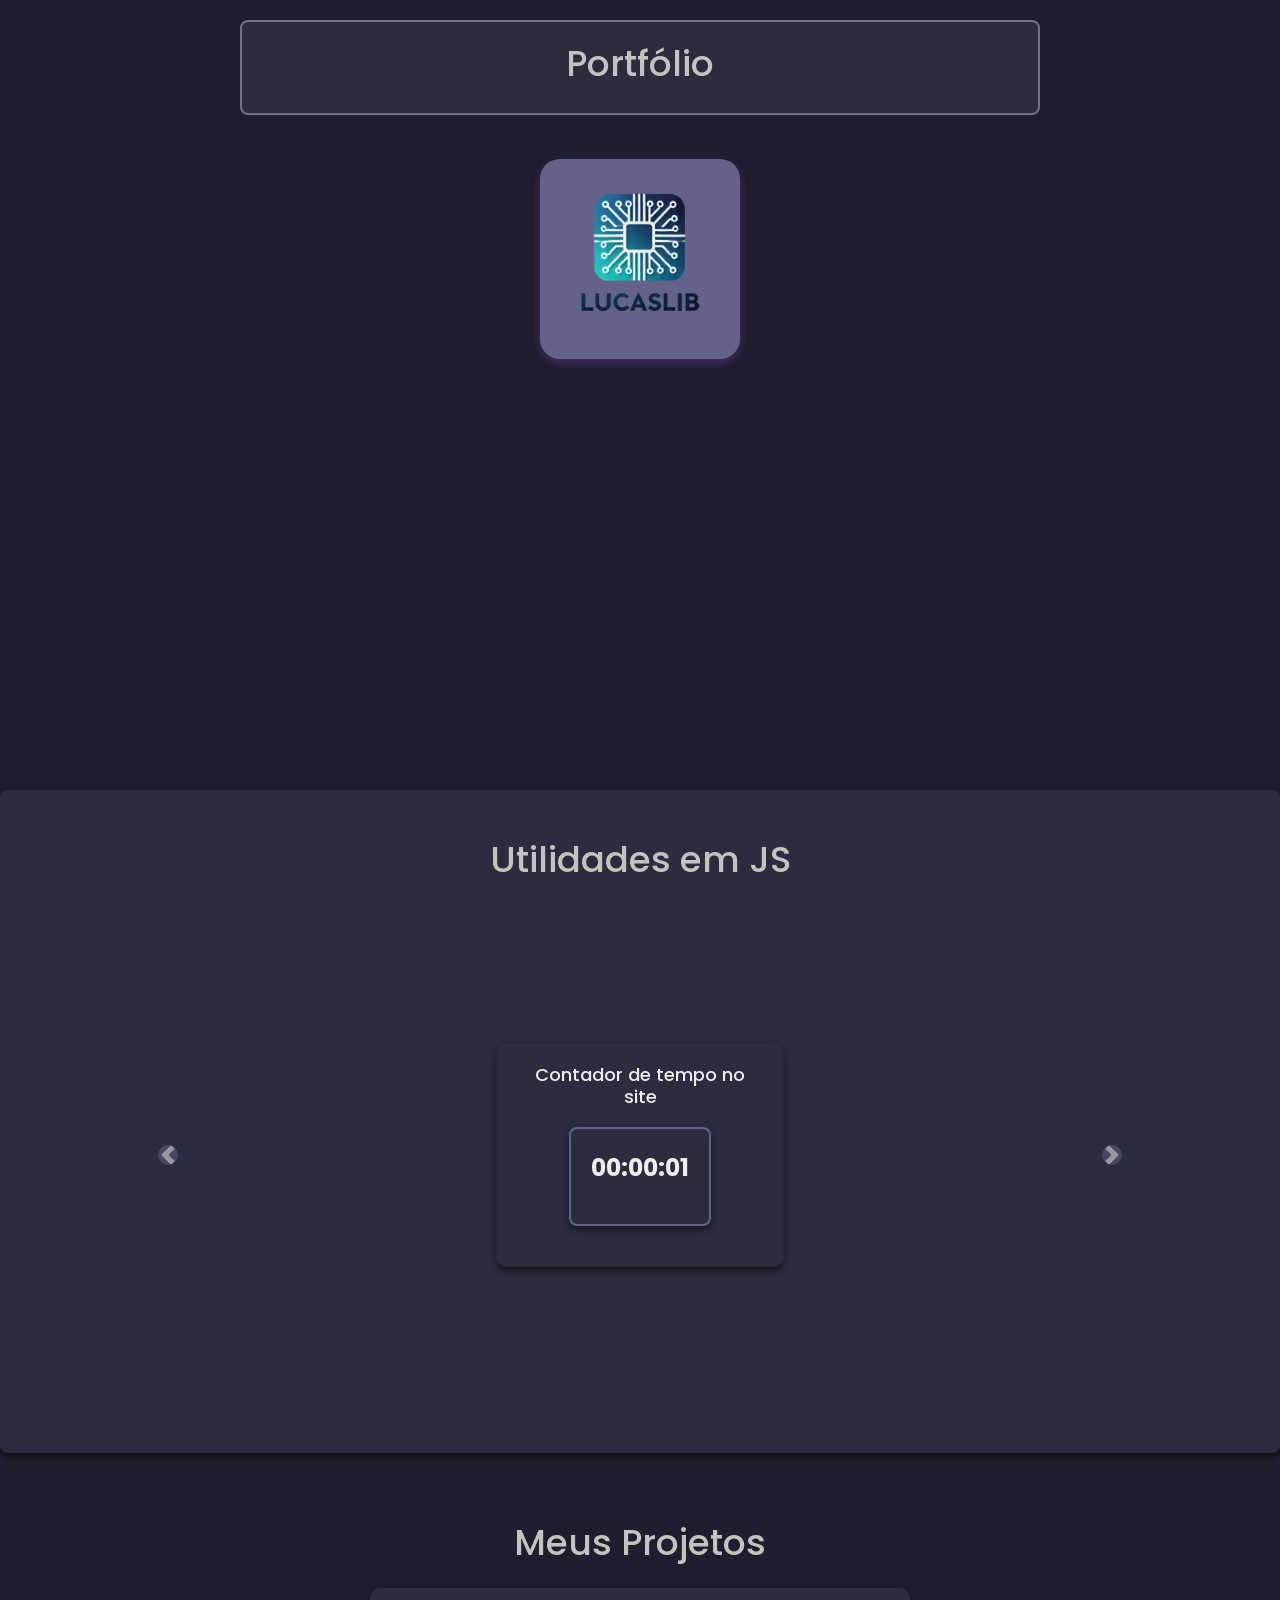
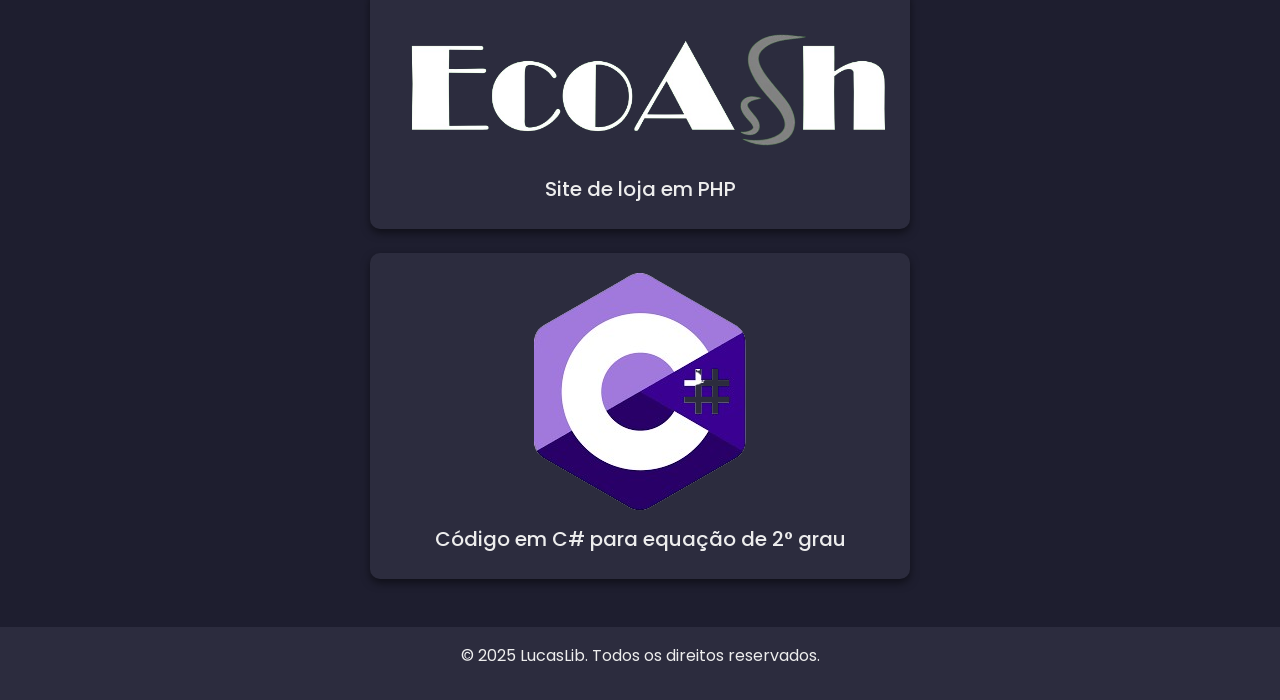
==== index.html @ 1295a806 "Add files via upload" ====
<!DOCTYPE html>
<html lang="pt-br">
  <head>
    <meta charset="utf-8">
    <meta name="viewport" content="width=device-width, initial-scale=1, shrink-to-fit=no">
    <link rel="stylesheet" href="https://stackpath.bootstrapcdn.com/bootstrap/4.1.3/css/bootstrap.min.css" integrity="sha384-MCw98/SFnGE8fJT3GXwEOngsV7Zt27NXFoaoApmYm81iuXoPkFOJwJ8ERdknLPMO" crossorigin="anonymous">
    <link rel="stylesheet" href="assets/css/style.css">
    <link href="https://fonts.googleapis.com/css2?family=Poppins:wght@400;600&display=swap" rel="stylesheet">
    <title>LucasLib Portfólio</title>
  </head>
  <body>
    <header>
      <div class="container" id="head">
        <h2>Portfólio</h2>
      </div>
      
      
      <div class="container text-center py-4" id="head2">
        <img src="assets/img/logo.png" alt="LucasLib Logo" id="fteu">
      </div>
    </header>
 &nbsp;
 &nbsp;
 

    <main>

      
  

      <section class="hbb animate">
        <div class="container">
          <div class="row align-items-center">
            <div class="col-md-6">
              <h2 class="text-center text-md-start">Minha Experiência</h2>
              <p>
                Oi, sou Lucas! 
                Sou formado como Técnico em Informática e tenho 3 anos de experiência na área de programação. 
                Tenho conhecimentos sólidos em PHP, HTML5, CSS, JavaScript e C#, 
                além de experiência com frameworks modernos. Gosto de desenvolver soluções web e aplicações, 
                sempre buscando unir eficiência, inovação e qualidade no meu trabalho.
              </p>
            </div>
            <div class="col-md-6 text-center">
              <img src="assets/img/conhece.png" alt="Imagem representativa" class="img-fluid rounded">
            </div>
          </div>
        </div>
      </section>
        <section class="utilidades py-5">
          <h2 class="text-center mb-4">Utilidades em JS</h2>
          <div class="container">
           
            <div id="utilidadesCarousel" class="carousel slide" data-ride="carousel">
              <div class="carousel-inner">
                <div class="carousel-item active">
                  <div class="card mx-auto" style="width: 18rem;">
                    <div class="card-body text-center">
                      <h5 class="card-title">Contador de tempo no site</h5>
                      <p class="card-text"><div class="tempo-site text-center">
                   
                        <p id="tempoSite">00:00:00</p>
                      </div>
                      </p>

                    </div>
                  </div>
                </div>
                <div class="carousel-item">
                  <div class="card mx-auto" style="width: 18rem;">
                    <div class="card-body text-center">
                      <h5 class="card-title">Jogo da Velha</h5>
                      <div class="container">
                        <div class="board">
                            <button class="cell" id="cell-0"></button>
                            <button class="cell" id="cell-1"></button>
                            <button class="cell" id="cell-2"></button>
                            <button class="cell" id="cell-3"></button>
                            <button class="cell" id="cell-4"></button>
                            <button class="cell" id="cell-5"></button>
                            <button class="cell" id="cell-6"></button>
                            <button class="cell" id="cell-7"></button>
                            <button class="cell" id="cell-8"></button>
                        </div>
                        <p id="status">Vez do Jogador X</p>
                        <button id="reset" onclick="resetGame()">Reiniciar</button>
                    </div>
                    </div>
                  </div>
                </div>
              </div>
        
              <!-- Controles do carrossel -->
              <a class="carousel-control-prev" href="#utilidadesCarousel" role="button" data-slide="prev">
                <span class="carousel-control-prev-icon" aria-hidden="true"></span>
                <span class="sr-only">Anterior</span>
              </a>
              <a class="carousel-control-next" href="#utilidadesCarousel" role="button" data-slide="next">
                <span class="carousel-control-next-icon" aria-hidden="true"></span>
                <span class="sr-only">Próximo</span>
              </a>
            </div>
          </div>
        </section>
        




<!-- Pop-ups -->
<!-- Seção de Projetos -->
<!-- Seção de Projetos -->
<section class="projetos py-5">
  <h2 class="text-center mb-4">Meus Projetos</h2>
  <div class="container">
    <div class="row g-4">
      <div class="col-md-6 d-flex">
        <div class="projeto-card text-center flex-grow-1" onclick="abrirPopup('projeto1')">
          <img src="assets/img/logo2.png" alt="Projeto 1" class="img-fluid rounded">
          <h5 class="mt-3">Site de loja em PHP</h5>
        </div>
      </div>
      <div class="col-md-6 d-flex">
        <div class="projeto-card text-center flex-grow-1" onclick="abrirPopup('projeto2')">
          <img src="assets/img/clogo.png" alt="Projeto 2" class="img-fluid rounded">
          <h5 class="mt-3">Código em C# para equação de 2° grau</h5>
        </div>
      </div>
    </div>
  </div>
</section>


</section>

<!-- Pop-ups -->
<div id="popup-projeto1" class="popup">
  <div class="popup-content">
    <button class="close-btn" onclick="fecharPopup('projeto1')">&times;</button>
    <h3>Projeto 1</h3>
    <img src="assets/img/tcc2.JPG" alt="Projeto 1" class="img-fluid">
    <p>Projeto em PHP,CSS,HTML e um pouco de JS.Utilizado em base Bootstrap.O projeto tem base como um site
que tem um inicio para um resgate de codigo que é efetuado pelo um totem que quando colocado o codigo do totem, é adicionado para sua conta
   tem login e registro, com os finais dos pontos você pode trocar por itens da loja.</p>
   <p2>Link do projeto GITHUB: <a href="https://github.com/LibrasLuc/TCC">https://github.com/LibrasLuc/TCC</a> </p2> 
  </div>
</div>

<div id="popup-projeto2" class="popup">
  <div class="popup-content">
    <button class="close-btn" onclick="fecharPopup('projeto2')">&times;</button>
    <h3>Código em C# para equação de 2° grau</h3>
    <img src="assets/img/2grau.JPG" alt="Projeto 2" class="img-fluid">
    <p>Projeto em total c# com calcúlo de equação de segundo grau de forma automatizada
      Link do projeto GITHUB: <a href="https://github.com/LibrasLuc/TCC">https://github.com/LibrasLuc/Equacao_Segundo_grau</a>
    </p>
  </div>
</div>




        
    </main>

    <footer class="text-center py-3">
      <p>&copy; 2025 LucasLib. Todos os direitos reservados.</p>
    </footer>

    <!-- JavaScript -->
    <script src="https://code.jquery.com/jquery-3.3.1.slim.min.js" integrity="sha384-q8i/X+965DzO0rT7abK41JStQIAqVgRVzpbzo5smXKp4YfRvH+8abtTE1Pi6jizo" crossorigin="anonymous"></script>
    <script src="https://cdnjs.cloudflare.com/ajax/libs/popper.js/1.14.3/umd/popper.min.js" integrity="sha384-ZMP7rVo3mIykV+2+9JUJ46jBk0WLaUAdn689aCwoqbBJiSnjAK/l8WvCWPIPm49" crossorigin="anonymous"></script>
   <script src="assets/js/javas.js"></script>
    <script src="https://stackpath.bootstrapcdn.com/bootstrap/4.1.3/js/bootstrap.min.js" integrity="sha384-ChfqqxuZUCnJSK3+MXmPNIyE6ZbWh2IMqE241rYiqJxyMiZ6OW/JmZQ5stwEULTy" crossorigin="anonymous"></script>
  </body>
</html>
---- assets/css/style.css ----
/* Estilo Global */
body {
  background-color: #1E1E2F;
  color: #EDEDED;
  font-family: 'Poppins', sans-serif;
  margin: 0;
  padding: 0;
}

/* Cabeçalho */
#head {
  border: 2px solid #6C757D;
  border-radius: 8px;
  background-color: #2C2C3E;
  padding: 20px;
  margin: 20px auto;
  max-width: 800px;
  text-align: center;
}

h2 {
  color: #c4c3c0;
  font-size: 36px;
}

#fteu {
  max-width: 200px;
  display: block;
  margin: 0 auto;
  border-radius: 20px;
  background-color: #63638a;
  box-shadow: 0px 4px 8px rgba(117, 59, 165, 0.432);
}

/* Footer */
footer {
  background-color: #2C2C3E;
  color: #c4c3c0;
  font-size: 14px;
  text-align: center;
  padding: 10px 0;
}

/* Parágrafos e Elementos Gerais */
p {
  color: #EDEDED;
  line-height: 1.6;
  font-size: 16px;
}

p2 {
  font-size: 15px;
}

/* Animações */
.animate {
  opacity: 0;
  transform: translateX(-100px);
  transition: all 0.8s ease-out;
}

.animate.show {
  opacity: 1;
  transform: translateX(0);
}

/* Seções Gerais */
.hbb,
.tempo-site,
.utilidades {
  margin: 20px auto;
  padding: 20px;
  background-color: #2C2C3E;
  border-radius: 8px;
  box-shadow: 0px 4px 8px rgba(0, 0, 0, 0.5);
  text-align: center;
}

.hbb {
  border: 2px solid #a7a2a2;
  max-width: 900px;
}

.tempo-site {
  border: 2px solid #63638a;
  max-width: fit-content;
}

.tempo-site h3 {
  margin: 0;
  font-size: 20px;
}

#tempoSite {
  font-size: 24px;
  font-weight: bold;
}

.utilidades {
  color: rgb(0, 0, 0);
}

/* Slider */
.carousel-inner {
  display: flex;
  justify-content: center;
  align-items: center;
  height: 500px;
}

.carousel-control-prev-icon,
.carousel-control-next-icon {
  background-color: #63638a;
  border-radius: 50%;
}

/* Cartões */
.card {
  box-shadow: 0px 4px 8px rgba(0, 0, 0, 0.5);
  border-radius: 10px;
  background-color: #2C2C3E;
  color: #EDEDED;
}

.card-title {
  font-size: 18px;
  margin-bottom: 10px;
}

.card-text {
  font-size: 14px;
}

/* Jogo da Velha */
.board {
  display: grid;
  grid-template-columns: repeat(3, 80px);
  grid-template-rows: repeat(3, 80px);
  gap: 3px;
  justify-content: center;
  margin-bottom: 20px;
}

.cell {
  width: 80px;
  height: 80px;
  font-size: 28px;
  background-color: #fff;
  border: 1px solid #333;
  cursor: pointer;
}

button:focus {
  outline: none;
}

#reset {
  padding: 8px 16px;
  background-color: #4CAF50;
  color: white;
  border: none;
  cursor: pointer;
}

#reset:hover {
  background-color: #45a049;
}

/* Seção de Projetos */
.projetos .row.g-4 {
  gap: 1.5rem;
  justify-content: center;
}

.projetos .projeto-card {
  cursor: pointer;
  background-color: #2C2C3E;
  padding: 20px;
  border-radius: 10px;
  box-shadow: 0 4px 8px rgba(0, 0, 0, 0.5);
  transition: transform 0.3s ease;
  width: 100%;
}

.projetos .projeto-card:hover {
  transform: scale(1.05);
}

/* Pop-ups */
.popup {
  display: none;
  position: fixed;
  top: 0;
  left: 0;
  width: 100%;
  height: 100%;
  background-color: rgba(0, 0, 0, 0.8);
  z-index: 1000;
  overflow-y: auto;
}

.popup-content {
  background-color: #2C2C3E;
  color: #EDEDED;
  padding: 20px;
  margin: 50px auto;
  max-width: 90%;
  border-radius: 10px;
  text-align: center;
  position: relative;
}

.popup-content img {
  max-width: 100%;
  border-radius: 10px;
}

.close-btn {
  position: absolute;
  top: 10px;
  right: 10px;
  background-color: #EDEDED;
  color: #2C2C3E;
  border: none;
  border-radius: 50%;
  width: 30px;
  height: 30px;
  font-size: 20px;
  font-weight: bold;
  line-height: 30px;
  cursor: pointer;
  box-shadow: 0 4px 8px rgba(0, 0, 0, 0.5);
  transition: background-color 0.3s ease;
}

.close-btn:hover {
  background-color: #63638a;
  color: #EDEDED;
}
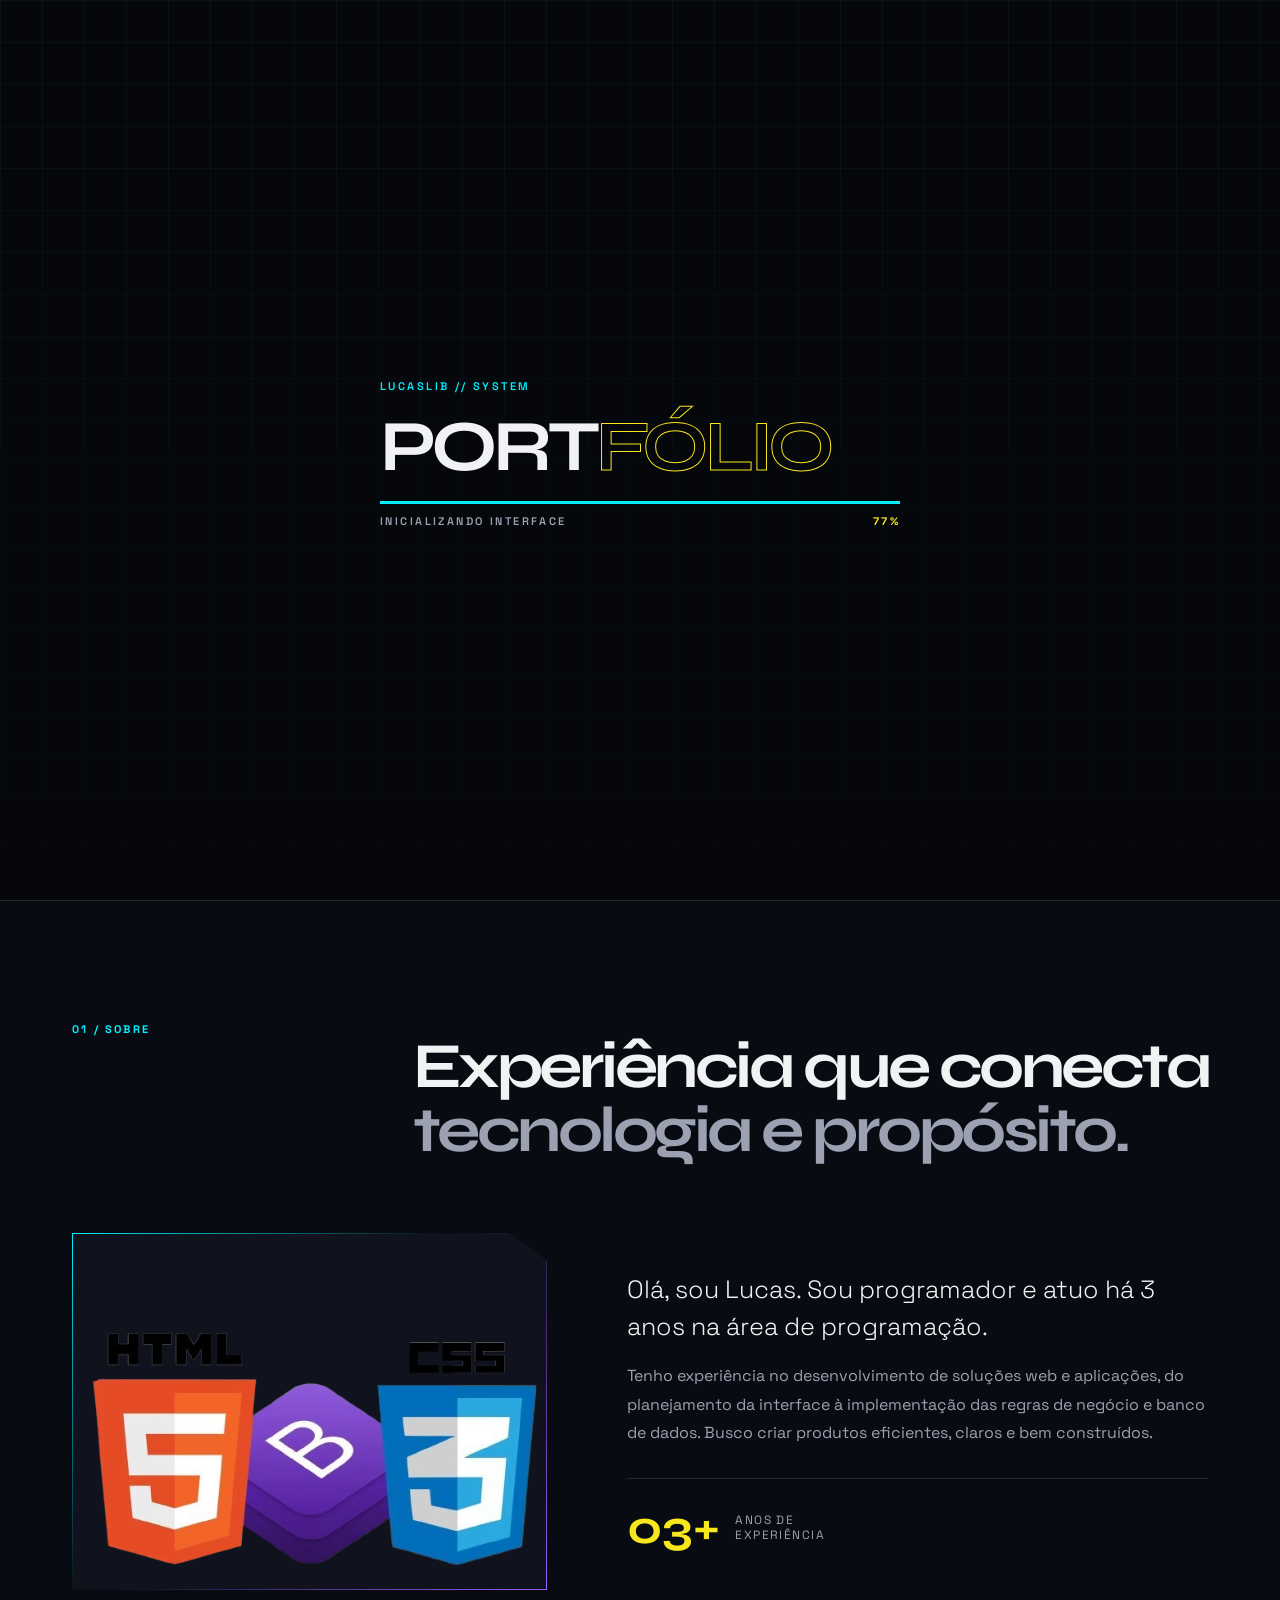
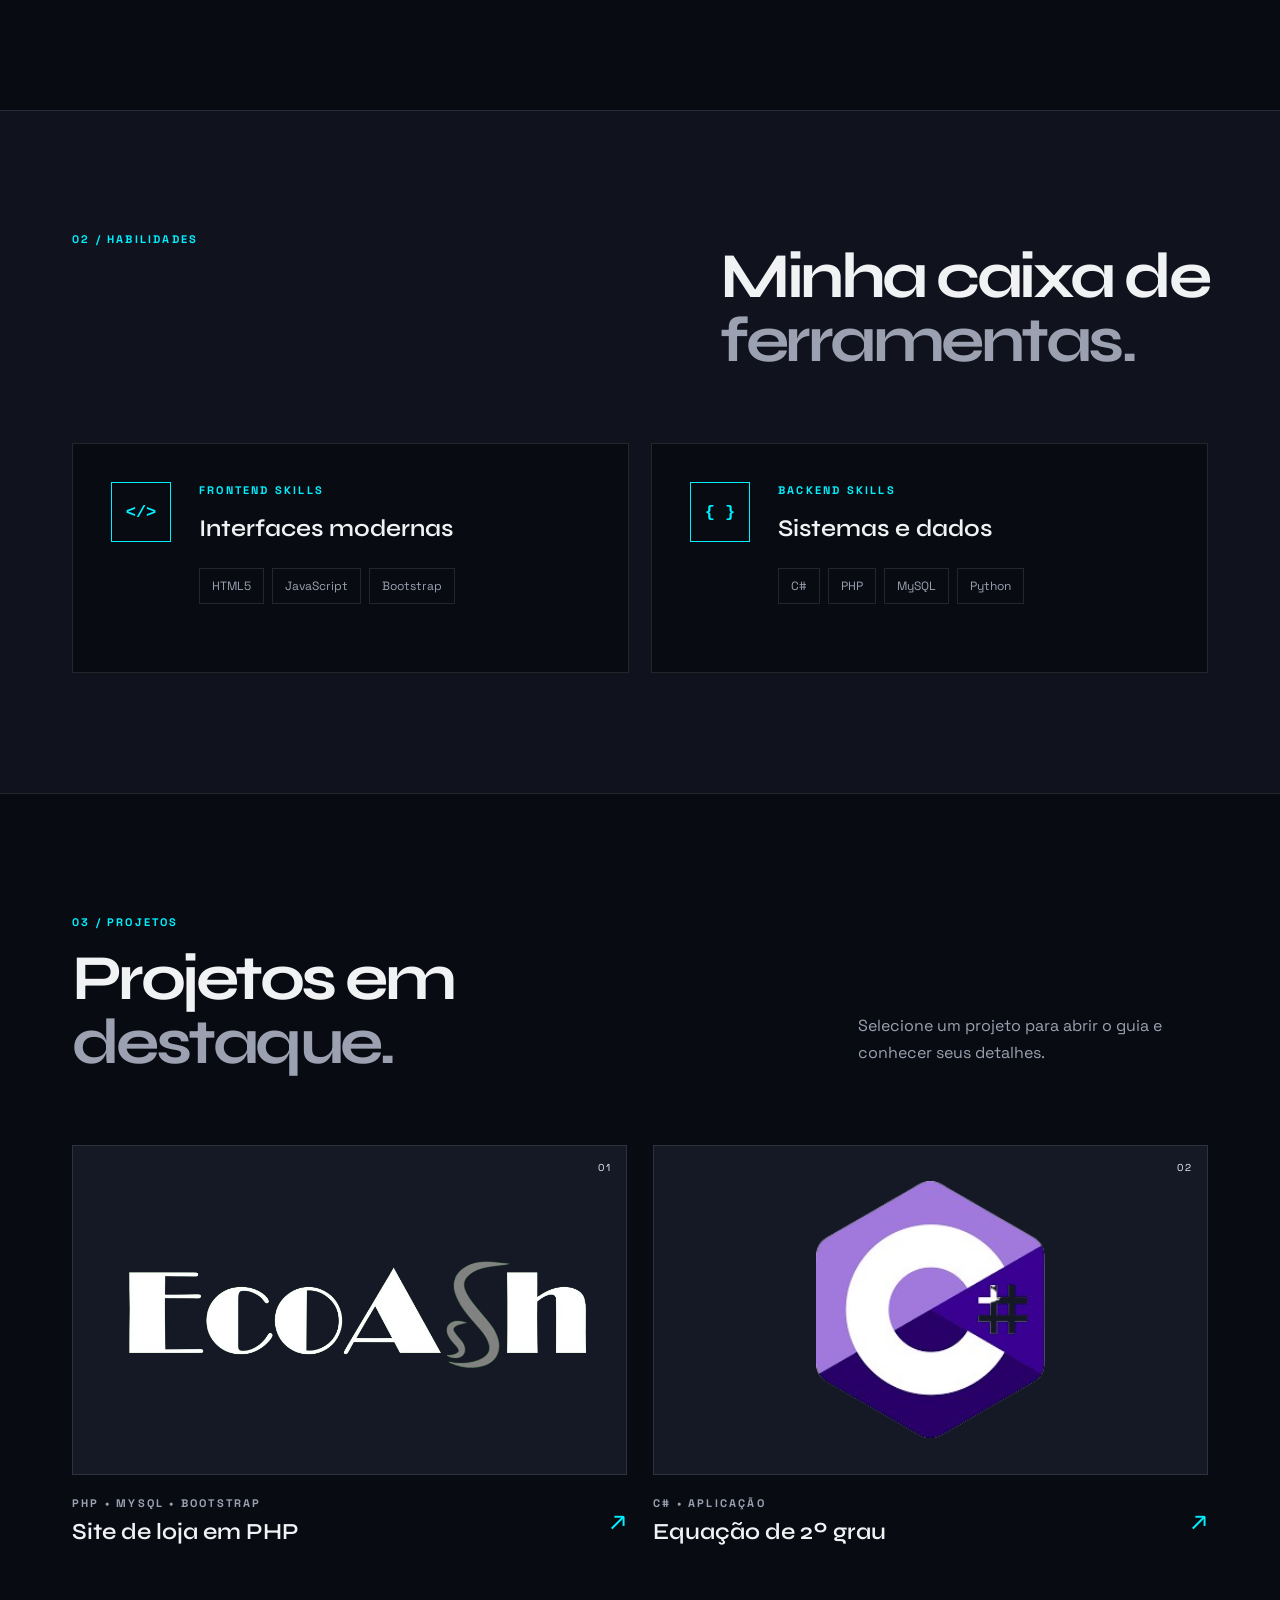
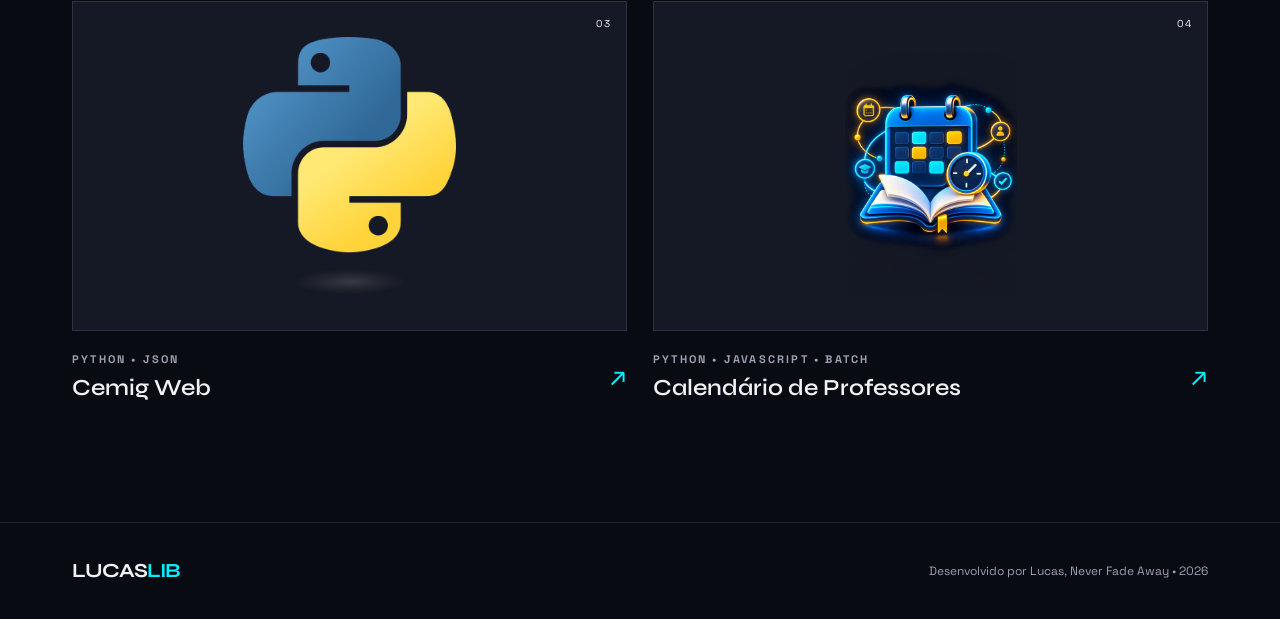
==== commit 4b907362: "Final port" ====
--- a/index.html
+++ b/index.html
@@ -1,176 +1,175 @@
-<!DOCTYPE html>
-<html lang="pt-br">
-  <head>
-    <meta charset="utf-8">
-    <meta name="viewport" content="width=device-width, initial-scale=1, shrink-to-fit=no">
-    <link rel="stylesheet" href="https://stackpath.bootstrapcdn.com/bootstrap/4.1.3/css/bootstrap.min.css" integrity="sha384-MCw98/SFnGE8fJT3GXwEOngsV7Zt27NXFoaoApmYm81iuXoPkFOJwJ8ERdknLPMO" crossorigin="anonymous">
-    <link rel="stylesheet" href="assets/css/style.css">
-    <link href="https://fonts.googleapis.com/css2?family=Poppins:wght@400;600&display=swap" rel="stylesheet">
-    <title>LucasLib Portfólio</title>
-  </head>
-  <body>
-    <header>
-      <div class="container" id="head">
-        <h2>Portfólio</h2>
-      </div>
-      
-      
-      <div class="container text-center py-4" id="head2">
-        <img src="assets/img/logo.png" alt="LucasLib Logo" id="fteu">
-      </div>
-    </header>
- &nbsp;
- &nbsp;
- 
-
-    <main>
-
-      
-  
-
-      <section class="hbb animate">
-        <div class="container">
-          <div class="row align-items-center">
-            <div class="col-md-6">
-              <h2 class="text-center text-md-start">Minha Experiência</h2>
-              <p>
-                Oi, sou Lucas! 
-                Sou formado como Técnico em Informática e tenho 3 anos de experiência na área de programação. 
-                Tenho conhecimentos sólidos em PHP, HTML5, CSS, JavaScript e C#, 
-                além de experiência com frameworks modernos. Gosto de desenvolver soluções web e aplicações, 
-                sempre buscando unir eficiência, inovação e qualidade no meu trabalho.
-              </p>
-            </div>
-            <div class="col-md-6 text-center">
-              <img src="assets/img/conhece.png" alt="Imagem representativa" class="img-fluid rounded">
-            </div>
-          </div>
-        </div>
-      </section>
-        <section class="utilidades py-5">
-          <h2 class="text-center mb-4">Utilidades em JS</h2>
-          <div class="container">
-           
-            <div id="utilidadesCarousel" class="carousel slide" data-ride="carousel">
-              <div class="carousel-inner">
-                <div class="carousel-item active">
-                  <div class="card mx-auto" style="width: 18rem;">
-                    <div class="card-body text-center">
-                      <h5 class="card-title">Contador de tempo no site</h5>
-                      <p class="card-text"><div class="tempo-site text-center">
-                   
-                        <p id="tempoSite">00:00:00</p>
-                      </div>
-                      </p>
-
-                    </div>
-                  </div>
-                </div>
-                <div class="carousel-item">
-                  <div class="card mx-auto" style="width: 18rem;">
-                    <div class="card-body text-center">
-                      <h5 class="card-title">Jogo da Velha</h5>
-                      <div class="container">
-                        <div class="board">
-                            <button class="cell" id="cell-0"></button>
-                            <button class="cell" id="cell-1"></button>
-                            <button class="cell" id="cell-2"></button>
-                            <button class="cell" id="cell-3"></button>
-                            <button class="cell" id="cell-4"></button>
-                            <button class="cell" id="cell-5"></button>
-                            <button class="cell" id="cell-6"></button>
-                            <button class="cell" id="cell-7"></button>
-                            <button class="cell" id="cell-8"></button>
-                        </div>
-                        <p id="status">Vez do Jogador X</p>
-                        <button id="reset" onclick="resetGame()">Reiniciar</button>
-                    </div>
-                    </div>
-                  </div>
-                </div>
-              </div>
-        
-              <!-- Controles do carrossel -->
-              <a class="carousel-control-prev" href="#utilidadesCarousel" role="button" data-slide="prev">
-                <span class="carousel-control-prev-icon" aria-hidden="true"></span>
-                <span class="sr-only">Anterior</span>
-              </a>
-              <a class="carousel-control-next" href="#utilidadesCarousel" role="button" data-slide="next">
-                <span class="carousel-control-next-icon" aria-hidden="true"></span>
-                <span class="sr-only">Próximo</span>
-              </a>
-            </div>
-          </div>
-        </section>
-        
-
-
-
-
-<!-- Pop-ups -->
-<!-- Seção de Projetos -->
-<!-- Seção de Projetos -->
-<section class="projetos py-5">
-  <h2 class="text-center mb-4">Meus Projetos</h2>
-  <div class="container">
-    <div class="row g-4">
-      <div class="col-md-6 d-flex">
-        <div class="projeto-card text-center flex-grow-1" onclick="abrirPopup('projeto1')">
-          <img src="assets/img/logo2.png" alt="Projeto 1" class="img-fluid rounded">
-          <h5 class="mt-3">Site de loja em PHP</h5>
-        </div>
-      </div>
-      <div class="col-md-6 d-flex">
-        <div class="projeto-card text-center flex-grow-1" onclick="abrirPopup('projeto2')">
-          <img src="assets/img/clogo.png" alt="Projeto 2" class="img-fluid rounded">
-          <h5 class="mt-3">Código em C# para equação de 2° grau</h5>
-        </div>
-      </div>
-    </div>
-  </div>
-</section>
-
-
-</section>
-
-<!-- Pop-ups -->
-<div id="popup-projeto1" class="popup">
-  <div class="popup-content">
-    <button class="close-btn" onclick="fecharPopup('projeto1')">&times;</button>
-    <h3>Projeto 1</h3>
-    <img src="assets/img/tcc2.JPG" alt="Projeto 1" class="img-fluid">
-    <p>Projeto em PHP,CSS,HTML e um pouco de JS.Utilizado em base Bootstrap.O projeto tem base como um site
-que tem um inicio para um resgate de codigo que é efetuado pelo um totem que quando colocado o codigo do totem, é adicionado para sua conta
-   tem login e registro, com os finais dos pontos você pode trocar por itens da loja.</p>
-   <p2>Link do projeto GITHUB: <a href="https://github.com/LibrasLuc/TCC">https://github.com/LibrasLuc/TCC</a> </p2> 
-  </div>
-</div>
-
-<div id="popup-projeto2" class="popup">
-  <div class="popup-content">
-    <button class="close-btn" onclick="fecharPopup('projeto2')">&times;</button>
-    <h3>Código em C# para equação de 2° grau</h3>
-    <img src="assets/img/2grau.JPG" alt="Projeto 2" class="img-fluid">
-    <p>Projeto em total c# com calcúlo de equação de segundo grau de forma automatizada
-      Link do projeto GITHUB: <a href="https://github.com/LibrasLuc/TCC">https://github.com/LibrasLuc/Equacao_Segundo_grau</a>
-    </p>
-  </div>
-</div>
-
-
-
-
-        
-    </main>
-
-    <footer class="text-center py-3">
-      <p>&copy; 2025 LucasLib. Todos os direitos reservados.</p>
-    </footer>
-
-    <!-- JavaScript -->
-    <script src="https://code.jquery.com/jquery-3.3.1.slim.min.js" integrity="sha384-q8i/X+965DzO0rT7abK41JStQIAqVgRVzpbzo5smXKp4YfRvH+8abtTE1Pi6jizo" crossorigin="anonymous"></script>
-    <script src="https://cdnjs.cloudflare.com/ajax/libs/popper.js/1.14.3/umd/popper.min.js" integrity="sha384-ZMP7rVo3mIykV+2+9JUJ46jBk0WLaUAdn689aCwoqbBJiSnjAK/l8WvCWPIPm49" crossorigin="anonymous"></script>
-   <script src="assets/js/javas.js"></script>
-    <script src="https://stackpath.bootstrapcdn.com/bootstrap/4.1.3/js/bootstrap.min.js" integrity="sha384-ChfqqxuZUCnJSK3+MXmPNIyE6ZbWh2IMqE241rYiqJxyMiZ6OW/JmZQ5stwEULTy" crossorigin="anonymous"></script>
-  </body>
-</html>
+<!DOCTYPE html>
+<html lang="pt-BR">
+  <head>
+    <meta charset="UTF-8">
+    <meta name="viewport" content="width=device-width, initial-scale=1.0">
+    <meta name="description" content="Portfólio de Lucas — desenvolvedor web com experiência em frontend e backend.">
+    <meta name="theme-color" content="#090b12">
+    <link rel="icon" type="image/png" href="assets/img/favicon-transparent.png">
+    <link rel="apple-touch-icon" href="assets/img/favicon-transparent.png">
+    <link rel="preconnect" href="https://fonts.googleapis.com">
+    <link rel="preconnect" href="https://fonts.gstatic.com" crossorigin>
+    <link href="https://fonts.googleapis.com/css2?family=Space+Grotesk:wght@400;500;600;700&family=Syne:wght@600;700&display=swap" rel="stylesheet">
+    <link rel="stylesheet" href="https://cdn.jsdelivr.net/npm/bootstrap@5.3.3/dist/css/bootstrap.min.css">
+    <link rel="stylesheet" href="assets/css/style.css">
+    <title>LucasLib | Desenvolvedor Web</title>
+  </head>
+  <body class="is-loading">
+    <div class="loader" id="loader" role="status" aria-label="Carregando portfólio">
+      <div class="loader-grid" aria-hidden="true"></div>
+      <div class="loader-content">
+        <span class="loader-kicker">LUCASLIB // SYSTEM</span>
+        <div class="loader-logo">PORT<span>FÓLIO</span></div>
+        <div class="loader-line"><span></span></div>
+        <div class="loader-status"><span>Inicializando interface</span><strong id="loaderPercent">0%</strong></div>
+      </div>
+    </div>
+
+    <header class="site-header">
+      <nav class="container navbar navbar-expand-md" aria-label="Navegação principal">
+        <a class="brand" href="#inicio" aria-label="LucasLib - início">LUCAS<span>LIB</span></a>
+        <button class="navbar-toggler" type="button" data-bs-toggle="collapse" data-bs-target="#mainNav" aria-controls="mainNav" aria-expanded="false" aria-label="Abrir menu">
+          <span></span><span></span><span></span>
+        </button>
+        <div class="collapse navbar-collapse justify-content-end" id="mainNav">
+          <ul class="navbar-nav align-items-md-center gap-md-4">
+            <li class="nav-item"><a class="nav-link" href="#sobre">Sobre</a></li>
+            <li class="nav-item"><a class="nav-link" href="#habilidades">Habilidades</a></li>
+            <li class="nav-item"><a class="nav-link" href="#projetos">Projetos</a></li>
+          </ul>
+        </div>
+      </nav>
+    </header>
+
+    <main>
+      <section class="hero" id="inicio">
+        <div class="hero-glow hero-glow-one"></div>
+        <div class="hero-glow hero-glow-two"></div>
+        <div class="container hero-content reveal">
+          <div class="hero-copy">
+            <p class="eyebrow"><span></span> Desenvolvedor Web</p>
+            <h1>Transformo ideias em <em>experiências digitais.</em></h1>
+            <p class="hero-text">Desenvolvo interfaces e aplicações web funcionais, unindo código limpo, usabilidade e uma identidade visual marcante.</p>
+            <div class="hero-actions">
+              <a class="btn-primary-custom" href="#projetos">Explorar projetos <span>↘</span></a>
+              <a class="text-link" href="#sobre">Conheça meu trabalho</a>
+            </div>
+          </div>
+          <div class="hero-visual" aria-hidden="true">
+            <div class="visual-frame">
+              <span class="frame-label">DEV_PROFILE.01</span>
+              <img src="assets/img/logo.png" alt="" fetchpriority="high">
+              <div class="frame-code">&lt;build&gt; web solutions &lt;/build&gt;</div>
+            </div>
+          </div>
+        </div>
+        <div class="scroll-cue" aria-hidden="true">SCROLL <span></span></div>
+      </section>
+
+      <section class="section" id="sobre">
+        <div class="container">
+          <div class="section-heading reveal">
+            <p class="section-number">01 / SOBRE</p>
+            <h2>Experiência que conecta<br><span>tecnologia e propósito.</span></h2>
+          </div>
+          <div class="about-grid reveal">
+            <div class="about-image">
+              <img src="assets/img/conhece.png" alt="Ilustração representando conhecimentos em desenvolvimento web" loading="lazy">
+            </div>
+            <div class="about-copy">
+              <p class="lead">Olá, sou Lucas. Sou programador e atuo há 3 anos na área de programação.</p>
+              <p>Tenho experiência no desenvolvimento de soluções web e aplicações, do planejamento da interface à implementação das regras de negócio e banco de dados. Busco criar produtos eficientes, claros e bem construídos.</p>
+              <div class="experience-tag"><strong>03+</strong><span>anos de<br>experiência</span></div>
+            </div>
+          </div>
+        </div>
+      </section>
+
+      <section class="section skills-section" id="habilidades">
+        <div class="container">
+          <div class="section-heading reveal">
+            <p class="section-number">02 / HABILIDADES</p>
+            <h2>Minha caixa de<br><span>ferramentas.</span></h2>
+          </div>
+          <div class="skills-grid reveal">
+            <article class="skill-panel">
+              <div class="skill-icon">&lt;/&gt;</div>
+              <div>
+                <p class="skill-type">Frontend Skills</p>
+                <h3>Interfaces modernas</h3>
+                <div class="skill-list">
+                  <span>HTML5</span><span>JavaScript</span><span>Bootstrap</span>
+                </div>
+              </div>
+            </article>
+            <article class="skill-panel">
+              <div class="skill-icon">{ }</div>
+              <div>
+                <p class="skill-type">Backend Skills</p>
+                <h3>Sistemas e dados</h3>
+                <div class="skill-list">
+                  <span>C#</span><span>PHP</span><span>MySQL</span><span>Python</span>
+                </div>
+              </div>
+            </article>
+          </div>
+        </div>
+      </section>
+
+      <section class="section projects-section" id="projetos">
+        <div class="container">
+          <div class="section-heading projects-heading reveal">
+            <div><p class="section-number">03 / PROJETOS</p><h2>Projetos em<br><span>destaque.</span></h2></div>
+            <p>Selecione um projeto para abrir o guia e conhecer seus detalhes.</p>
+          </div>
+          <div class="projects-grid">
+            <article class="project-card reveal" tabindex="0" role="button" data-project="projeto1" aria-label="Abrir projeto Site de loja em PHP">
+              <div class="project-image"><img src="assets/img/logo2.png" alt="Identidade visual do site de loja" loading="lazy"><span class="project-index">01</span></div>
+              <div class="project-info"><div><p>PHP • MySQL • Bootstrap</p><h3>Site de loja em PHP</h3></div><span class="open-icon">↗</span></div>
+            </article>
+            <article class="project-card reveal" tabindex="0" role="button" data-project="projeto2" aria-label="Abrir projeto Equação de segundo grau">
+              <div class="project-image"><img src="assets/img/clogo.png" alt="Logotipo da linguagem C#" loading="lazy"><span class="project-index">02</span></div>
+              <div class="project-info"><div><p>C# • Aplicação</p><h3>Equação de 2º grau</h3></div><span class="open-icon">↗</span></div>
+            </article>
+            <article class="project-card reveal" tabindex="0" role="button" data-project="projeto3" aria-label="Abrir projeto Cemig Web">
+              <div class="project-image"><img src="assets/img/python-logo.png" alt="Logotipo oficial do Python" loading="lazy"><span class="project-index">03</span></div>
+              <div class="project-info"><div><p>Python • JSON</p><h3>Cemig Web</h3></div><span class="open-icon">↗</span></div>
+            </article>
+            <article class="project-card reveal" tabindex="0" role="button" data-project="projeto4" aria-label="Abrir projeto Calendário de Professores">
+              <div class="project-image"><img src="assets/img/calendario-professores.png" alt="Identidade visual do Calendário de Professores" loading="lazy"><span class="project-index">04</span></div>
+              <div class="project-info"><div><p>Python • JavaScript • Batch</p><h3>Calendário de Professores</h3></div><span class="open-icon">↗</span></div>
+            </article>
+          </div>
+        </div>
+      </section>
+    </main>
+
+    <footer><div class="container"><a class="brand" href="#inicio">LUCAS<span>LIB</span></a><p>Desenvolvido por Lucas, Never Fade Away • <span id="currentYear"></span></p></div></footer>
+
+    <div class="project-modal" id="projectModal" aria-hidden="true" role="dialog" aria-modal="true" aria-labelledby="modalTitle">
+      <div class="project-modal-backdrop" data-close-modal></div>
+      <div class="modal-panel">
+        <button class="modal-close" type="button" data-close-modal aria-label="Fechar projeto">×</button>
+        <p class="modal-number" id="modalNumber"></p>
+        <h2 id="modalTitle"></h2>
+        <p class="modal-tech" id="modalTech"></p>
+        <div class="modal-gallery" id="modalGallery"></div>
+        <p class="modal-description" id="modalDescription"></p>
+        <a class="btn-primary-custom" id="modalLink" href="#" target="_blank" rel="noopener noreferrer">Ver no GitHub <span>↗</span></a>
+      </div>
+    </div>
+
+    <div class="image-viewer" id="imageViewer" aria-hidden="true" role="dialog" aria-modal="true" aria-label="Visualizador de imagens">
+      <button class="viewer-close" type="button" aria-label="Fechar imagem">×</button>
+      <button class="viewer-nav viewer-prev" type="button" aria-label="Imagem anterior">‹</button>
+      <figure>
+        <img id="viewerImage" src="" alt="">
+        <figcaption><span id="viewerCaption"></span><strong id="viewerCounter"></strong></figcaption>
+      </figure>
+      <button class="viewer-nav viewer-next" type="button" aria-label="Próxima imagem">›</button>
+    </div>
+
+    <script src="https://cdn.jsdelivr.net/npm/bootstrap@5.3.3/dist/js/bootstrap.bundle.min.js"></script>
+    <script src="assets/js/javas.js"></script>
+  </body>
+</html>
--- a/assets/css/style.css
+++ b/assets/css/style.css
@@ -1,239 +1,995 @@
-/* Estilo Global */
-body {
-  background-color: #1E1E2F;
-  color: #EDEDED;
-  font-family: 'Poppins', sans-serif;
-  margin: 0;
-  padding: 0;
-}
-
-/* Cabeçalho */
-#head {
-  border: 2px solid #6C757D;
-  border-radius: 8px;
-  background-color: #2C2C3E;
-  padding: 20px;
-  margin: 20px auto;
-  max-width: 800px;
-  text-align: center;
-}
-
-h2 {
-  color: #c4c3c0;
-  font-size: 36px;
-}
-
-#fteu {
-  max-width: 200px;
-  display: block;
-  margin: 0 auto;
-  border-radius: 20px;
-  background-color: #63638a;
-  box-shadow: 0px 4px 8px rgba(117, 59, 165, 0.432);
-}
-
-/* Footer */
-footer {
-  background-color: #2C2C3E;
-  color: #c4c3c0;
-  font-size: 14px;
-  text-align: center;
-  padding: 10px 0;
-}
-
-/* Parágrafos e Elementos Gerais */
-p {
-  color: #EDEDED;
-  line-height: 1.6;
-  font-size: 16px;
-}
-
-p2 {
-  font-size: 15px;
-}
-
-/* Animações */
-.animate {
-  opacity: 0;
-  transform: translateX(-100px);
-  transition: all 0.8s ease-out;
-}
-
-.animate.show {
-  opacity: 1;
-  transform: translateX(0);
-}
-
-/* Seções Gerais */
-.hbb,
-.tempo-site,
-.utilidades {
-  margin: 20px auto;
-  padding: 20px;
-  background-color: #2C2C3E;
-  border-radius: 8px;
-  box-shadow: 0px 4px 8px rgba(0, 0, 0, 0.5);
-  text-align: center;
-}
-
-.hbb {
-  border: 2px solid #a7a2a2;
-  max-width: 900px;
-}
-
-.tempo-site {
-  border: 2px solid #63638a;
-  max-width: fit-content;
-}
-
-.tempo-site h3 {
-  margin: 0;
-  font-size: 20px;
-}
-
-#tempoSite {
-  font-size: 24px;
-  font-weight: bold;
-}
-
-.utilidades {
-  color: rgb(0, 0, 0);
-}
-
-/* Slider */
-.carousel-inner {
-  display: flex;
-  justify-content: center;
-  align-items: center;
-  height: 500px;
-}
-
-.carousel-control-prev-icon,
-.carousel-control-next-icon {
-  background-color: #63638a;
-  border-radius: 50%;
-}
-
-/* Cartões */
-.card {
-  box-shadow: 0px 4px 8px rgba(0, 0, 0, 0.5);
-  border-radius: 10px;
-  background-color: #2C2C3E;
-  color: #EDEDED;
-}
-
-.card-title {
-  font-size: 18px;
-  margin-bottom: 10px;
-}
-
-.card-text {
-  font-size: 14px;
-}
-
-/* Jogo da Velha */
-.board {
-  display: grid;
-  grid-template-columns: repeat(3, 80px);
-  grid-template-rows: repeat(3, 80px);
-  gap: 3px;
-  justify-content: center;
-  margin-bottom: 20px;
-}
-
-.cell {
-  width: 80px;
-  height: 80px;
-  font-size: 28px;
-  background-color: #fff;
-  border: 1px solid #333;
-  cursor: pointer;
-}
-
-button:focus {
-  outline: none;
-}
-
-#reset {
-  padding: 8px 16px;
-  background-color: #4CAF50;
-  color: white;
-  border: none;
-  cursor: pointer;
-}
-
-#reset:hover {
-  background-color: #45a049;
-}
-
-/* Seção de Projetos */
-.projetos .row.g-4 {
-  gap: 1.5rem;
-  justify-content: center;
-}
-
-.projetos .projeto-card {
-  cursor: pointer;
-  background-color: #2C2C3E;
-  padding: 20px;
-  border-radius: 10px;
-  box-shadow: 0 4px 8px rgba(0, 0, 0, 0.5);
-  transition: transform 0.3s ease;
-  width: 100%;
-}
-
-.projetos .projeto-card:hover {
-  transform: scale(1.05);
-}
-
-/* Pop-ups */
-.popup {
-  display: none;
-  position: fixed;
-  top: 0;
-  left: 0;
-  width: 100%;
-  height: 100%;
-  background-color: rgba(0, 0, 0, 0.8);
-  z-index: 1000;
-  overflow-y: auto;
-}
-
-.popup-content {
-  background-color: #2C2C3E;
-  color: #EDEDED;
-  padding: 20px;
-  margin: 50px auto;
-  max-width: 90%;
-  border-radius: 10px;
-  text-align: center;
-  position: relative;
-}
-
-.popup-content img {
-  max-width: 100%;
-  border-radius: 10px;
-}
-
-.close-btn {
-  position: absolute;
-  top: 10px;
-  right: 10px;
-  background-color: #EDEDED;
-  color: #2C2C3E;
-  border: none;
-  border-radius: 50%;
-  width: 30px;
-  height: 30px;
-  font-size: 20px;
-  font-weight: bold;
-  line-height: 30px;
-  cursor: pointer;
-  box-shadow: 0 4px 8px rgba(0, 0, 0, 0.5);
-  transition: background-color 0.3s ease;
-}
-
-.close-btn:hover {
-  background-color: #63638a;
-  color: #EDEDED;
-}
+/* ==================================================
+   Variáveis e estilos globais
+   ================================================== */
+:root {
+  --bg: #090b12;
+  --surface: #10131d;
+  --surface-2: #151925;
+  --text: #f1f2f4;
+  --muted: #9ba1b1;
+  --line: rgba(255, 255, 255, 0.11);
+  --cyan: #00f0ff;
+  --yellow: #f8e71c;
+  --purple: #985dff;
+  --font: "Space Grotesk", sans-serif;
+  --display: "Syne", sans-serif;
+}
+* {
+  box-sizing: border-box;
+}
+html {
+  scroll-behavior: smooth;
+  scroll-padding-top: 80px;
+}
+body {
+  margin: 0;
+  background: var(--bg);
+  color: var(--text);
+  font-family: var(--font);
+  overflow-x: hidden;
+}
+body.is-loading {
+  overflow: hidden;
+}
+a {
+  color: inherit;
+  text-decoration: none;
+}
+img {
+  display: block;
+  max-width: 100%;
+}
+.container {
+  max-width: 1160px;
+}
+.section {
+  padding: 120px 0;
+  border-top: 1px solid var(--line);
+}
+/* ==================================================
+   Tela de carregamento
+   ================================================== */
+.loader {
+  position: fixed;
+  inset: 0;
+  z-index: 9999;
+  display: grid;
+  place-items: center;
+  background: #06070b;
+  transition:
+    opacity 0.55s ease,
+    visibility 0.55s ease;
+}
+.loader.done {
+  opacity: 0;
+  visibility: hidden;
+}
+.loader-grid {
+  position: absolute;
+  inset: 0;
+  background-image:
+    linear-gradient(rgba(0, 240, 255, 0.055) 1px, transparent 1px),
+    linear-gradient(90deg, rgba(0, 240, 255, 0.055) 1px, transparent 1px);
+  background-size: 42px 42px;
+  mask-image: linear-gradient(to bottom, black, transparent);
+  animation: gridMove 2s linear infinite;
+}
+.loader-content {
+  position: relative;
+  width: min(520px, 82vw);
+}
+.loader-kicker,
+.loader-status {
+  font: 600 11px/1 var(--font);
+  letter-spacing: 0.22em;
+  text-transform: uppercase;
+  color: var(--cyan);
+}
+.loader-logo {
+  margin: 18px 0 22px;
+  font: 700 clamp(38px, 8vw, 72px) / 0.9 var(--display);
+  letter-spacing: -0.06em;
+}
+.loader-logo span {
+  color: transparent;
+  -webkit-text-stroke: 1px var(--yellow);
+}
+.loader-line {
+  height: 3px;
+  background: rgba(255, 255, 255, 0.12);
+  overflow: hidden;
+}
+.loader-line span {
+  display: block;
+  width: 0;
+  height: 100%;
+  background: var(--cyan);
+  box-shadow: 0 0 18px var(--cyan);
+  animation: loading 2.7s cubic-bezier(0.65, 0, 0.35, 1) forwards;
+}
+.loader-status {
+  display: flex;
+  justify-content: space-between;
+  margin-top: 12px;
+  color: var(--muted);
+}
+.loader-status strong {
+  color: var(--yellow);
+}
+/* ==================================================
+   Cabeçalho e navegação
+   ================================================== */
+.site-header {
+  position: fixed;
+  top: 0;
+  width: 100%;
+  z-index: 100;
+  background: rgba(9, 11, 18, 0.76);
+  border-bottom: 1px solid var(--line);
+  backdrop-filter: blur(16px);
+}
+.navbar {
+  height: 74px;
+  padding: 0 12px;
+}
+.brand {
+  font: 700 20px/1 var(--display);
+  letter-spacing: -0.04em;
+}
+.brand span {
+  color: var(--cyan);
+}
+.nav-link {
+  color: var(--muted);
+  font-size: 13px;
+  text-transform: uppercase;
+  letter-spacing: 0.12em;
+}
+.nav-link:hover,
+.nav-link:focus {
+  color: var(--cyan);
+}
+.navbar-toggler {
+  border: 0;
+  padding: 8px;
+}
+.navbar-toggler:focus {
+  box-shadow: none;
+}
+.navbar-toggler span {
+  display: block;
+  width: 25px;
+  height: 2px;
+  margin: 5px;
+  background: var(--text);
+}
+/* ==================================================
+   Apresentação principal
+   ================================================== */
+.hero {
+  position: relative;
+  min-height: 100vh;
+  display: grid;
+  align-items: center;
+  padding: 120px 0 80px;
+  overflow: hidden;
+}
+.hero-content {
+  display: grid;
+  grid-template-columns: 1.15fr 0.85fr;
+  align-items: center;
+  gap: 80px;
+  position: relative;
+  z-index: 2;
+}
+.eyebrow,
+.section-number,
+.skill-type,
+.project-info p,
+.modal-tech {
+  font-size: 11px;
+  font-weight: 700;
+  letter-spacing: 0.2em;
+  text-transform: uppercase;
+  color: var(--cyan);
+}
+.eyebrow {
+  display: flex;
+  align-items: center;
+  gap: 12px;
+}
+.eyebrow span {
+  display: inline-block;
+  width: 35px;
+  height: 1px;
+  background: var(--cyan);
+}
+h1 {
+  max-width: 740px;
+  margin: 22px 0;
+  font: 700 clamp(48px, 6.4vw, 88px) / 0.96 var(--display);
+  letter-spacing: -0.065em;
+}
+h1 em {
+  font-style: normal;
+  color: transparent;
+  -webkit-text-stroke: 1px rgba(241, 242, 244, 0.65);
+}
+.hero-text {
+  max-width: 610px;
+  color: var(--muted);
+  font-size: 18px;
+  line-height: 1.65;
+}
+.hero-actions {
+  display: flex;
+  align-items: center;
+  gap: 30px;
+  margin-top: 38px;
+}
+.btn-primary-custom {
+  display: inline-flex;
+  align-items: center;
+  gap: 26px;
+  padding: 16px 20px;
+  background: var(--yellow);
+  color: #090b12;
+  font-size: 13px;
+  font-weight: 700;
+  text-transform: uppercase;
+  letter-spacing: 0.08em;
+  clip-path: polygon(0 0, calc(100% - 12px) 0, 100% 12px, 100% 100%, 0 100%);
+  transition:
+    transform 0.25s,
+    box-shadow 0.25s;
+}
+.btn-primary-custom:hover {
+  color: #090b12;
+  transform: translateY(-3px);
+  box-shadow: 0 8px 28px rgba(248, 231, 28, 0.2);
+}
+.text-link {
+  color: var(--muted);
+  font-size: 13px;
+  border-bottom: 1px solid var(--muted);
+  padding-bottom: 3px;
+}
+.text-link:hover {
+  color: var(--cyan);
+}
+.hero-visual {
+  display: flex;
+  justify-content: center;
+}
+.visual-frame {
+  position: relative;
+  width: min(360px, 80vw);
+  aspect-ratio: 1;
+  border: 1px solid var(--line);
+  padding: 30px;
+  background: linear-gradient(
+    145deg,
+    rgba(0, 240, 255, 0.08),
+    rgba(152, 93, 255, 0.06)
+  );
+  clip-path: polygon(0 0, 90% 0, 100% 10%, 100% 100%, 10% 100%, 0 90%);
+}
+.visual-frame:before,
+.visual-frame:after {
+  content: "";
+  position: absolute;
+  background: var(--cyan);
+}
+.visual-frame:before {
+  width: 70px;
+  height: 2px;
+  top: -1px;
+  left: 25px;
+}
+.visual-frame:after {
+  height: 70px;
+  width: 2px;
+  right: -1px;
+  bottom: 25px;
+}
+.visual-frame img {
+  width: 100%;
+  height: 100%;
+  object-fit: contain;
+  filter: drop-shadow(0 20px 35px rgba(0, 0, 0, 0.45));
+}
+.frame-label,
+.frame-code {
+  position: absolute;
+  font: 600 9px/1 var(--font);
+  letter-spacing: 0.14em;
+  color: var(--cyan);
+}
+.frame-label {
+  top: 12px;
+  left: 16px;
+}
+.frame-code {
+  right: 14px;
+  bottom: 13px;
+  color: var(--yellow);
+}
+.hero-glow {
+  position: absolute;
+  border-radius: 50%;
+  filter: blur(100px);
+  opacity: 0.14;
+}
+.hero-glow-one {
+  width: 500px;
+  height: 500px;
+  background: var(--purple);
+  right: -150px;
+  top: 15%;
+}
+.hero-glow-two {
+  width: 300px;
+  height: 300px;
+  background: var(--cyan);
+  left: -170px;
+  bottom: -50px;
+}
+.scroll-cue {
+  position: absolute;
+  bottom: 28px;
+  left: 50%;
+  display: flex;
+  align-items: center;
+  gap: 12px;
+  font-size: 9px;
+  letter-spacing: 0.22em;
+  color: var(--muted);
+  transform: translateX(-50%) rotate(90deg);
+}
+.scroll-cue span {
+  width: 35px;
+  height: 1px;
+  background: var(--muted);
+}
+/* ==================================================
+   Seção sobre
+   ================================================== */
+.section-heading {
+  display: flex;
+  justify-content: space-between;
+  align-items: flex-start;
+  margin-bottom: 70px;
+}
+.section-heading h2 {
+  margin: 14px 0 0;
+  font: 700 clamp(38px, 5vw, 64px) / 1 var(--display);
+  letter-spacing: -0.055em;
+}
+.section-heading h2 span {
+  color: var(--muted);
+}
+.about-grid {
+  display: grid;
+  grid-template-columns: 0.9fr 1.1fr;
+  gap: 80px;
+  align-items: center;
+}
+.about-image {
+  position: relative;
+  padding: 1px;
+  background: linear-gradient(
+    135deg,
+    var(--cyan),
+    transparent 45%,
+    var(--purple)
+  );
+  clip-path: polygon(0 0, 92% 0, 100% 8%, 100% 100%, 0 100%);
+}
+.about-image img {
+  width: 100%;
+  max-height: 410px;
+  object-fit: cover;
+  background: var(--surface);
+}
+.about-copy .lead {
+  font-size: 25px;
+  line-height: 1.5;
+  color: var(--text);
+}
+.about-copy > p:not(.lead) {
+  font-size: 16px;
+  line-height: 1.8;
+  color: var(--muted);
+}
+.experience-tag {
+  display: flex;
+  align-items: center;
+  gap: 15px;
+  margin-top: 30px;
+  padding-top: 25px;
+  border-top: 1px solid var(--line);
+}
+.experience-tag strong {
+  font: 700 48px/1 var(--display);
+  color: var(--yellow);
+}
+.experience-tag span {
+  font-size: 12px;
+  line-height: 1.3;
+  text-transform: uppercase;
+  letter-spacing: 0.12em;
+  color: var(--muted);
+}
+/* ==================================================
+   Habilidades
+   ================================================== */
+.skills-section {
+  background: var(--surface);
+}
+.skills-grid {
+  display: grid;
+  grid-template-columns: 1fr 1fr;
+  gap: 22px;
+}
+.skill-panel {
+  display: flex;
+  gap: 28px;
+  min-height: 230px;
+  padding: 38px;
+  border: 1px solid var(--line);
+  background: var(--bg);
+  transition:
+    border-color 0.3s,
+    transform 0.3s;
+}
+.skill-panel:hover {
+  border-color: rgba(0, 240, 255, 0.55);
+  transform: translateY(-5px);
+}
+.skill-icon {
+  display: grid;
+  place-items: center;
+  flex: 0 0 60px;
+  height: 60px;
+  border: 1px solid var(--cyan);
+  color: var(--cyan);
+  font: 600 17px/1 monospace;
+}
+.skill-panel h3 {
+  font: 600 24px/1.2 var(--display);
+  margin: 10px 0 25px;
+}
+.skill-list {
+  display: flex;
+  flex-wrap: wrap;
+  gap: 8px;
+}
+.skill-list span {
+  padding: 8px 12px;
+  border: 1px solid var(--line);
+  color: var(--muted);
+  font-size: 12px;
+}
+/* ==================================================
+   Projetos
+   ================================================== */
+.projects-heading {
+  align-items: end;
+}
+.projects-heading > p {
+  max-width: 350px;
+  margin: 0 0 8px;
+  color: var(--muted);
+  line-height: 1.7;
+}
+.projects-grid {
+  display: grid;
+  grid-template-columns: 1fr 1fr;
+  gap: 55px 26px;
+}
+.project-card {
+  cursor: pointer;
+}
+.project-image {
+  position: relative;
+  height: 330px;
+  overflow: hidden;
+  background: var(--surface-2);
+  border: 1px solid var(--line);
+}
+.project-image:after {
+  content: "ABRIR GUIA";
+  position: absolute;
+  inset: 0;
+  display: grid;
+  place-items: center;
+  background: rgba(0, 240, 255, 0.87);
+  color: #071014;
+  font-size: 12px;
+  font-weight: 700;
+  letter-spacing: 0.18em;
+  opacity: 0;
+  transition: opacity 0.3s;
+}
+.project-image img {
+  width: 100%;
+  height: 100%;
+  object-fit: contain;
+  padding: 35px;
+  transition: transform 0.45s;
+}
+.project-card:hover .project-image:after,
+.project-card:focus .project-image:after {
+  opacity: 1;
+}
+.project-card:hover img,
+.project-card:focus img {
+  transform: scale(1.06);
+}
+.project-card:focus {
+  outline: 1px solid var(--cyan);
+  outline-offset: 7px;
+}
+.project-index {
+  position: absolute;
+  top: 14px;
+  right: 15px;
+  z-index: 2;
+  color: var(--text);
+  font-size: 10px;
+  letter-spacing: 0.15em;
+}
+.project-info {
+  display: flex;
+  justify-content: space-between;
+  align-items: center;
+  padding-top: 20px;
+}
+.project-info p {
+  margin: 0 0 7px;
+  color: var(--muted);
+}
+.project-info h3 {
+  font: 600 23px/1.2 var(--display);
+  margin: 0;
+}
+.open-icon {
+  font-size: 27px;
+  color: var(--cyan);
+}
+.placeholder-art {
+  display: grid;
+  place-items: center;
+  background-image:
+    linear-gradient(rgba(0, 240, 255, 0.07) 1px, transparent 1px),
+    linear-gradient(90deg, rgba(0, 240, 255, 0.07) 1px, transparent 1px);
+  background-size: 30px 30px;
+}
+.placeholder-art > span:first-child {
+  font: 700 48px/1 monospace;
+  color: var(--cyan);
+  text-shadow: 0 0 25px rgba(0, 240, 255, 0.3);
+}
+.placeholder-art.alt > span:first-child {
+  color: var(--yellow);
+}
+/* ==================================================
+   Guia lateral dos projetos
+   ================================================== */
+.project-modal {
+  position: fixed;
+  inset: 0;
+  z-index: 500;
+  display: flex;
+  justify-content: flex-end;
+  visibility: hidden;
+}
+.project-modal.is-open {
+  visibility: visible;
+}
+.project-modal-backdrop {
+  position: absolute;
+  inset: 0;
+  z-index: 0;
+  background: rgba(0, 0, 0, 0.76);
+  opacity: 0;
+  backdrop-filter: blur(8px);
+  transition: opacity 0.35s;
+}
+.is-open .project-modal-backdrop {
+  opacity: 1;
+}
+.modal-panel {
+  position: relative;
+  z-index: 1;
+  width: min(820px, 100%);
+  height: 100%;
+  padding: 70px clamp(25px, 5vw, 62px);
+  overflow-y: auto;
+  background: var(--surface);
+  border-left: 1px solid var(--cyan);
+  transform: translateX(100%);
+  transition: transform 0.45s cubic-bezier(0.76, 0, 0.24, 1);
+}
+.is-open .modal-panel {
+  transform: none;
+}
+.modal-close {
+  position: absolute;
+  top: 25px;
+  right: 28px;
+  width: 42px;
+  height: 42px;
+  border: 1px solid var(--line);
+  background: transparent;
+  color: var(--text);
+  font-size: 25px;
+  line-height: 1;
+  cursor: pointer;
+}
+.modal-close:hover {
+  border-color: var(--cyan);
+  color: var(--cyan);
+}
+.modal-number {
+  color: var(--yellow);
+  font-size: 11px;
+  letter-spacing: 0.2em;
+}
+.modal-panel h2 {
+  margin: 15px 0 10px;
+  font: 700 clamp(35px, 6vw, 55px) / 1 var(--display);
+  letter-spacing: -0.05em;
+}
+.modal-gallery {
+  margin: 32px 0;
+}
+.modal-gallery:empty {
+  display: none;
+}
+.gallery-stage {
+  position: relative;
+  display: grid;
+  place-items: center;
+  height: 370px;
+  padding: 18px;
+  background: var(--bg);
+  border: 1px solid var(--line);
+  overflow: hidden;
+}
+.gallery-main {
+  display: block;
+  max-width: 100%;
+  max-height: 100%;
+  object-fit: contain;
+  cursor: zoom-in;
+}
+.gallery-expand {
+  position: absolute;
+  right: 14px;
+  bottom: 14px;
+  padding: 8px 11px;
+  border: 1px solid var(--line);
+  background: rgba(9, 11, 18, 0.85);
+  color: var(--text);
+  font: 700 10px/1 var(--font);
+  letter-spacing: 0.12em;
+  text-transform: uppercase;
+  cursor: pointer;
+}
+.gallery-expand:hover {
+  border-color: var(--cyan);
+  color: var(--cyan);
+}
+.gallery-toolbar {
+  display: flex;
+  align-items: center;
+  justify-content: space-between;
+  margin: 11px 0;
+  color: var(--muted);
+  font-size: 11px;
+  letter-spacing: 0.12em;
+  text-transform: uppercase;
+}
+.gallery-controls {
+  display: flex;
+  gap: 7px;
+}
+.gallery-controls button {
+  width: 36px;
+  height: 32px;
+  border: 1px solid var(--line);
+  background: transparent;
+  color: var(--text);
+  font-size: 20px;
+  line-height: 1;
+  cursor: pointer;
+}
+.gallery-controls button:hover:not(:disabled) {
+  border-color: var(--cyan);
+  color: var(--cyan);
+}
+.gallery-controls button:disabled {
+  opacity: 0.3;
+  cursor: default;
+}
+.gallery-thumbnails {
+  display: grid;
+  grid-template-columns: repeat(4, minmax(0, 1fr));
+  gap: 9px;
+}
+.gallery-thumb {
+  position: relative;
+  height: 82px;
+  padding: 5px;
+  border: 1px solid var(--line);
+  background: var(--bg);
+  cursor: pointer;
+}
+.gallery-thumb img {
+  width: 100%;
+  height: 100%;
+  object-fit: contain;
+}
+.gallery-thumb span {
+  position: absolute;
+  top: 4px;
+  left: 4px;
+  display: grid;
+  place-items: center;
+  width: 20px;
+  height: 20px;
+  background: rgba(9, 11, 18, 0.9);
+  color: var(--muted);
+  font-size: 9px;
+}
+.gallery-thumb.active {
+  border-color: var(--cyan);
+  box-shadow: inset 0 -2px var(--cyan);
+}
+.gallery-thumb.active span {
+  color: var(--cyan);
+}
+.modal-description {
+  color: var(--muted);
+  font-size: 16px;
+  line-height: 1.8;
+  margin-bottom: 30px;
+}
+.modal-panel .btn-primary-custom[hidden] {
+  display: none;
+}
+/* Visualizador de imagens em tela cheia */
+.image-viewer {
+  position: fixed;
+  inset: 0;
+  z-index: 9000;
+  display: grid;
+  grid-template-columns: 80px 1fr 80px;
+  align-items: center;
+  padding: 35px;
+  background: rgba(3, 4, 8, 0.97);
+  opacity: 0;
+  visibility: hidden;
+  transition:
+    opacity 0.25s,
+    visibility 0.25s;
+}
+.image-viewer.is-open {
+  opacity: 1;
+  visibility: visible;
+}
+.image-viewer figure {
+  display: flex;
+  flex-direction: column;
+  align-items: center;
+  justify-content: center;
+  height: calc(100vh - 70px);
+  margin: 0;
+}
+.image-viewer figure img {
+  max-width: 100%;
+  max-height: calc(100% - 48px);
+  object-fit: contain;
+}
+.image-viewer figcaption {
+  display: flex;
+  justify-content: space-between;
+  width: 100%;
+  max-width: 1200px;
+  padding-top: 16px;
+  color: var(--muted);
+  font-size: 12px;
+}
+.image-viewer figcaption strong {
+  color: var(--cyan);
+  letter-spacing: 0.12em;
+}
+.viewer-close {
+  position: absolute;
+  top: 22px;
+  right: 25px;
+  width: 44px;
+  height: 44px;
+  border: 1px solid var(--line);
+  background: var(--surface);
+  color: var(--text);
+  font-size: 28px;
+  cursor: pointer;
+}
+.viewer-nav {
+  width: 52px;
+  height: 52px;
+  border: 1px solid var(--line);
+  background: var(--surface);
+  color: var(--text);
+  font-size: 35px;
+  cursor: pointer;
+}
+.viewer-nav:hover {
+  border-color: var(--cyan);
+  color: var(--cyan);
+}
+footer {
+  padding: 38px 0;
+  border-top: 1px solid var(--line);
+}
+footer .container {
+  display: flex;
+  align-items: center;
+  justify-content: space-between;
+}
+footer p {
+  margin: 0;
+  color: var(--muted);
+  font-size: 12px;
+}
+/* ==================================================
+   Animações
+   ================================================== */
+.reveal {
+  opacity: 0;
+  transform: translateY(24px);
+  transition:
+    opacity 0.75s ease,
+    transform 0.75s ease;
+}
+.reveal.visible {
+  opacity: 1;
+  transform: none;
+}
+@keyframes loading {
+  to {
+    width: 100%;
+  }
+}
+@keyframes gridMove {
+  to {
+    background-position:
+      0 42px,
+      42px 0;
+  }
+}
+/* ==================================================
+   Responsividade para celulares
+   ================================================== */
+@media (max-width: 767px) {
+  .section {
+    padding: 85px 0;
+  }
+  .navbar-collapse {
+    position: absolute;
+    top: 74px;
+    left: 0;
+    width: 100%;
+    padding: 20px;
+    background: var(--surface);
+    border-bottom: 1px solid var(--line);
+  }
+  .navbar-nav {
+    align-items: flex-start !important;
+  }
+  .hero {
+    padding-top: 130px;
+  }
+  .hero-content {
+    grid-template-columns: 1fr;
+    gap: 55px;
+  }
+  .hero-visual {
+    order: -1;
+  }
+  .visual-frame {
+    width: 245px;
+  }
+  h1 {
+    font-size: 49px;
+  }
+  .hero-actions {
+    align-items: flex-start;
+    flex-direction: column;
+    gap: 20px;
+  }
+  .scroll-cue {
+    display: none;
+  }
+  .section-heading,
+  .projects-heading {
+    display: block;
+    margin-bottom: 45px;
+  }
+  .projects-heading > p {
+    margin-top: 25px;
+  }
+  .about-grid,
+  .skills-grid,
+  .projects-grid {
+    grid-template-columns: 1fr;
+  }
+  .about-grid {
+    gap: 35px;
+  }
+  .about-copy .lead {
+    font-size: 21px;
+  }
+  .skill-panel {
+    padding: 28px 22px;
+  }
+  .project-image {
+    height: 260px;
+  }
+  .projects-grid {
+    gap: 42px;
+  }
+  .modal-panel {
+    padding-top: 75px;
+  }
+  .gallery-stage {
+    height: 260px;
+  }
+  .gallery-thumbnails {
+    grid-template-columns: repeat(3, minmax(0, 1fr));
+  }
+  .gallery-thumb {
+    height: 65px;
+  }
+  .image-viewer {
+    grid-template-columns: 44px 1fr 44px;
+    padding: 15px;
+  }
+  .viewer-nav {
+    width: 38px;
+    height: 46px;
+  }
+  .image-viewer figcaption span {
+    max-width: 75%;
+    overflow: hidden;
+    white-space: nowrap;
+    text-overflow: ellipsis;
+  }
+  footer .container {
+    gap: 15px;
+    flex-direction: column;
+  }
+  .loader-logo {
+    letter-spacing: -0.07em;
+  }
+}
+/* Acessibilidade: reduz movimentos quando solicitado */
+@media (prefers-reduced-motion: reduce) {
+  html {
+    scroll-behavior: auto;
+  }
+  .reveal {
+    opacity: 1;
+    transform: none;
+  }
+  .loader-line span {
+    animation-duration: 0.01s;
+  }
+  *,
+  *:before,
+  *:after {
+    transition-duration: 0.01ms !important;
+  }
+}
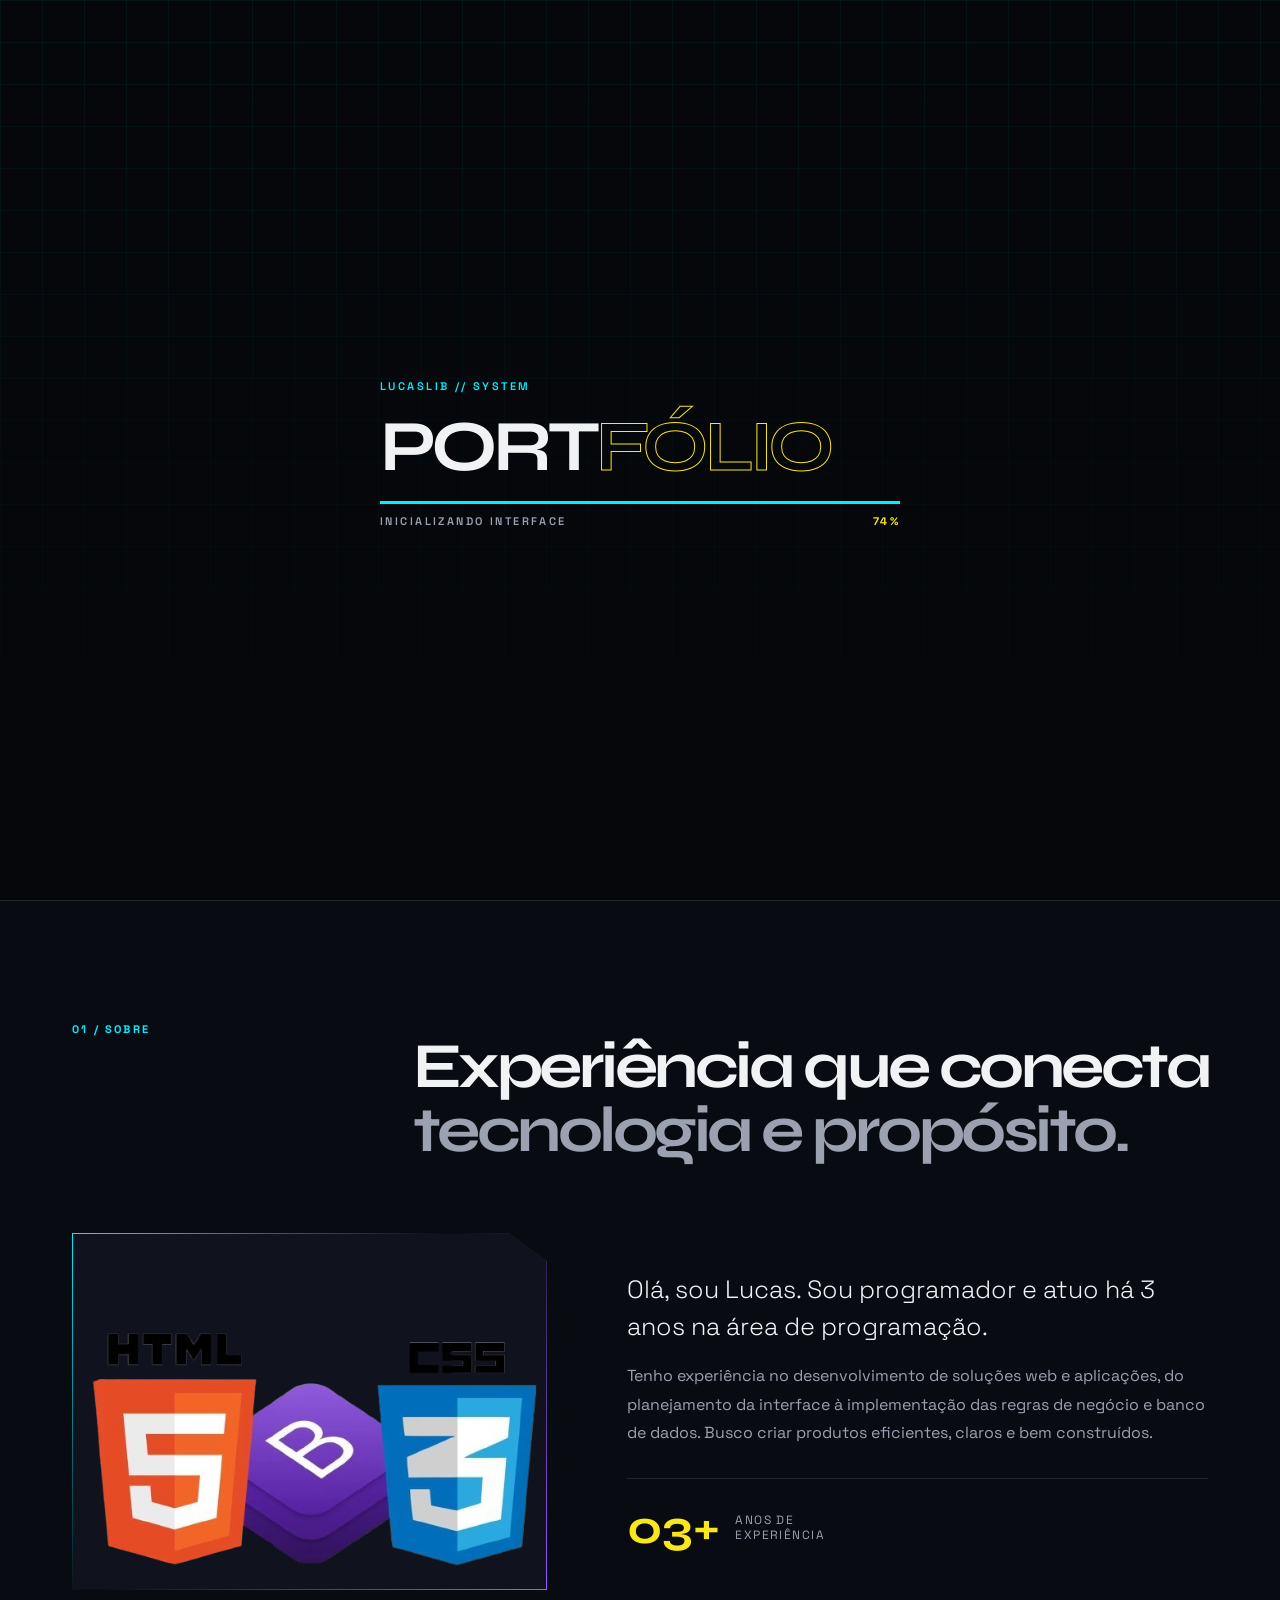
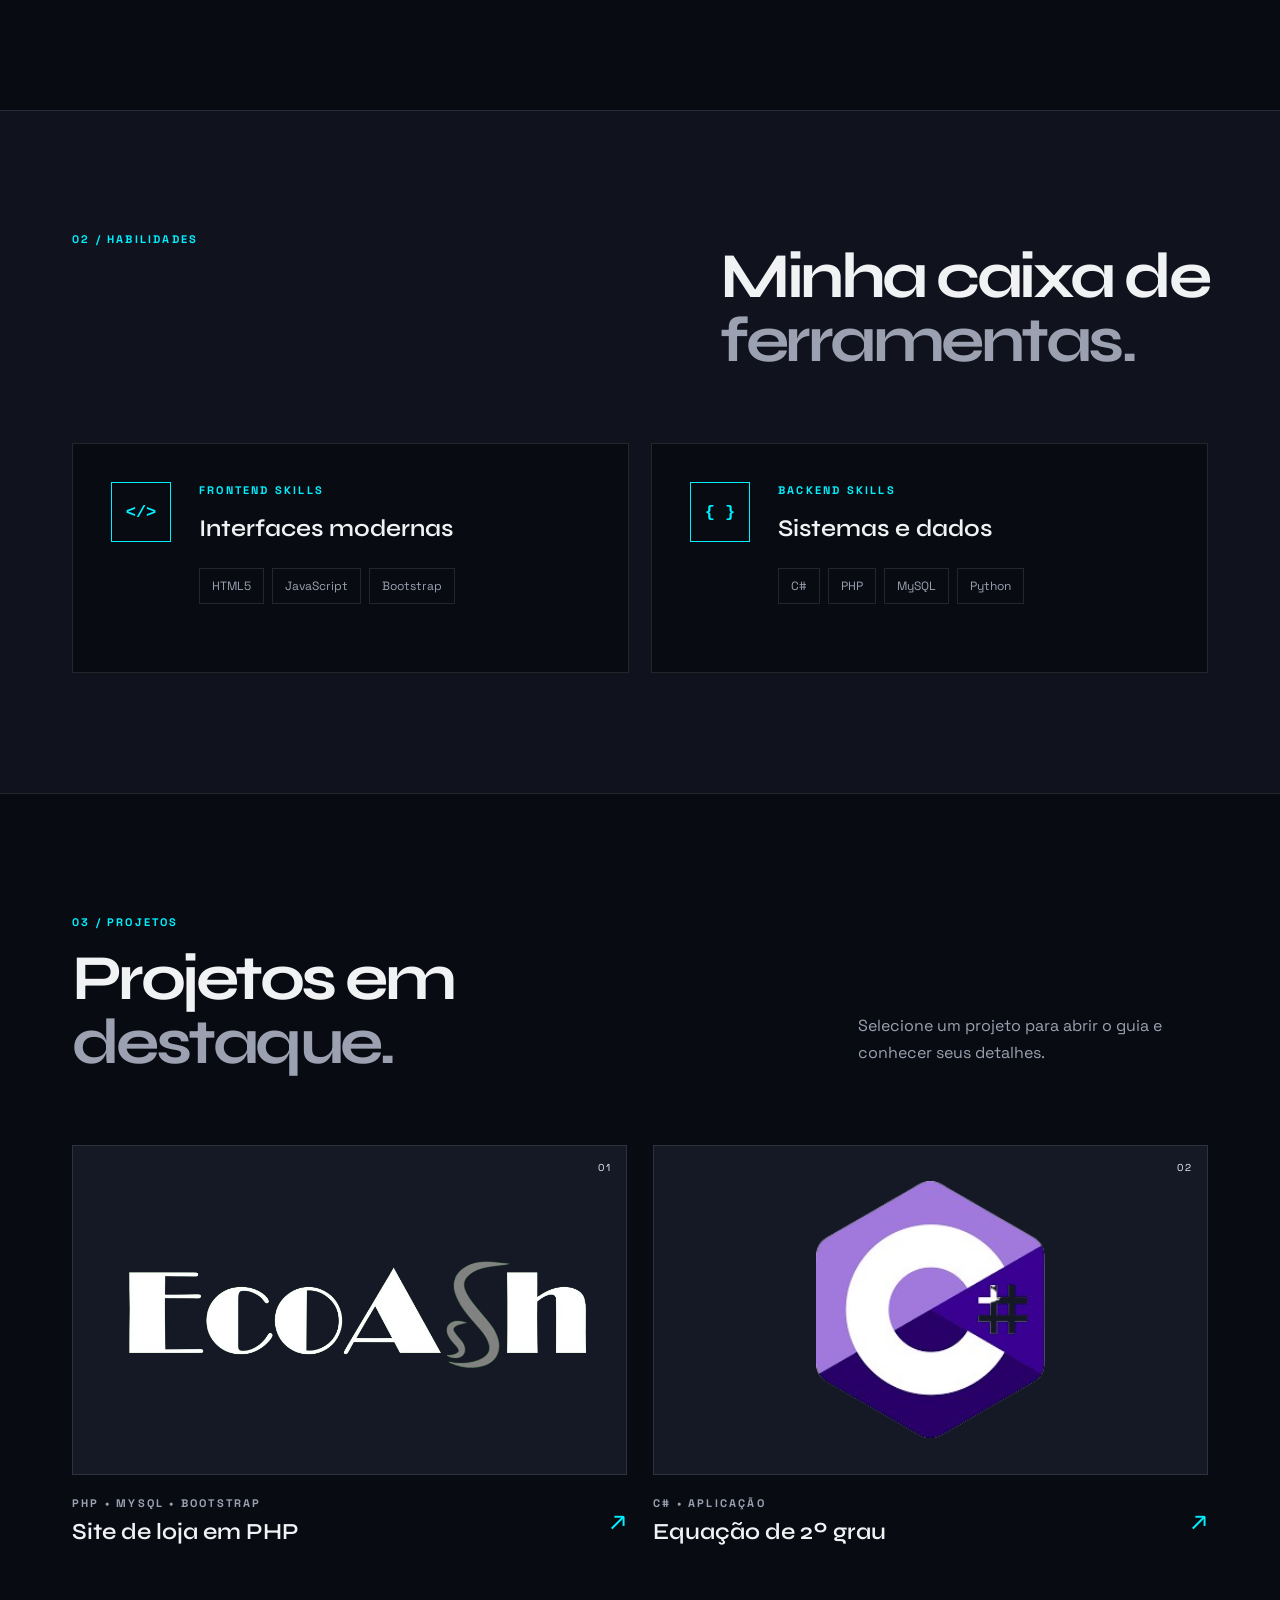
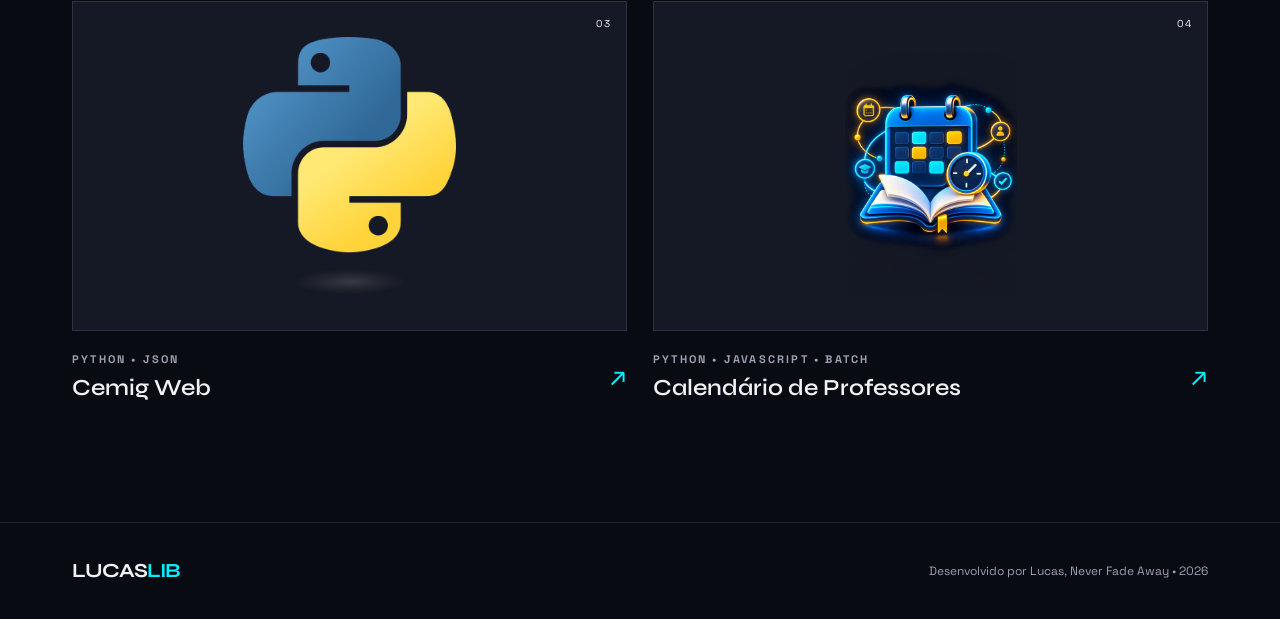
==== commit 47bb4794: "Corrige cache do GitHub Pages" ====
--- a/index.html
+++ b/index.html
@@ -5,13 +5,13 @@
     <meta name="viewport" content="width=device-width, initial-scale=1.0">
     <meta name="description" content="Portfólio de Lucas — desenvolvedor web com experiência em frontend e backend.">
     <meta name="theme-color" content="#090b12">
-    <link rel="icon" type="image/png" href="assets/img/favicon-transparent.png">
-    <link rel="apple-touch-icon" href="assets/img/favicon-transparent.png">
+    <link rel="icon" type="image/png" href="assets/img/favicon-transparent.png?v=2">
+    <link rel="apple-touch-icon" href="assets/img/favicon-transparent.png?v=2">
     <link rel="preconnect" href="https://fonts.googleapis.com">
     <link rel="preconnect" href="https://fonts.gstatic.com" crossorigin>
     <link href="https://fonts.googleapis.com/css2?family=Space+Grotesk:wght@400;500;600;700&family=Syne:wght@600;700&display=swap" rel="stylesheet">
     <link rel="stylesheet" href="https://cdn.jsdelivr.net/npm/bootstrap@5.3.3/dist/css/bootstrap.min.css">
-    <link rel="stylesheet" href="assets/css/style.css">
+    <link rel="stylesheet" href="assets/css/style.css?v=2">
     <title>LucasLib | Desenvolvedor Web</title>
   </head>
   <body class="is-loading">
@@ -170,6 +170,6 @@
     </div>
 
     <script src="https://cdn.jsdelivr.net/npm/bootstrap@5.3.3/dist/js/bootstrap.bundle.min.js"></script>
-    <script src="assets/js/javas.js"></script>
+    <script src="assets/js/javas.js?v=2"></script>
   </body>
 </html>
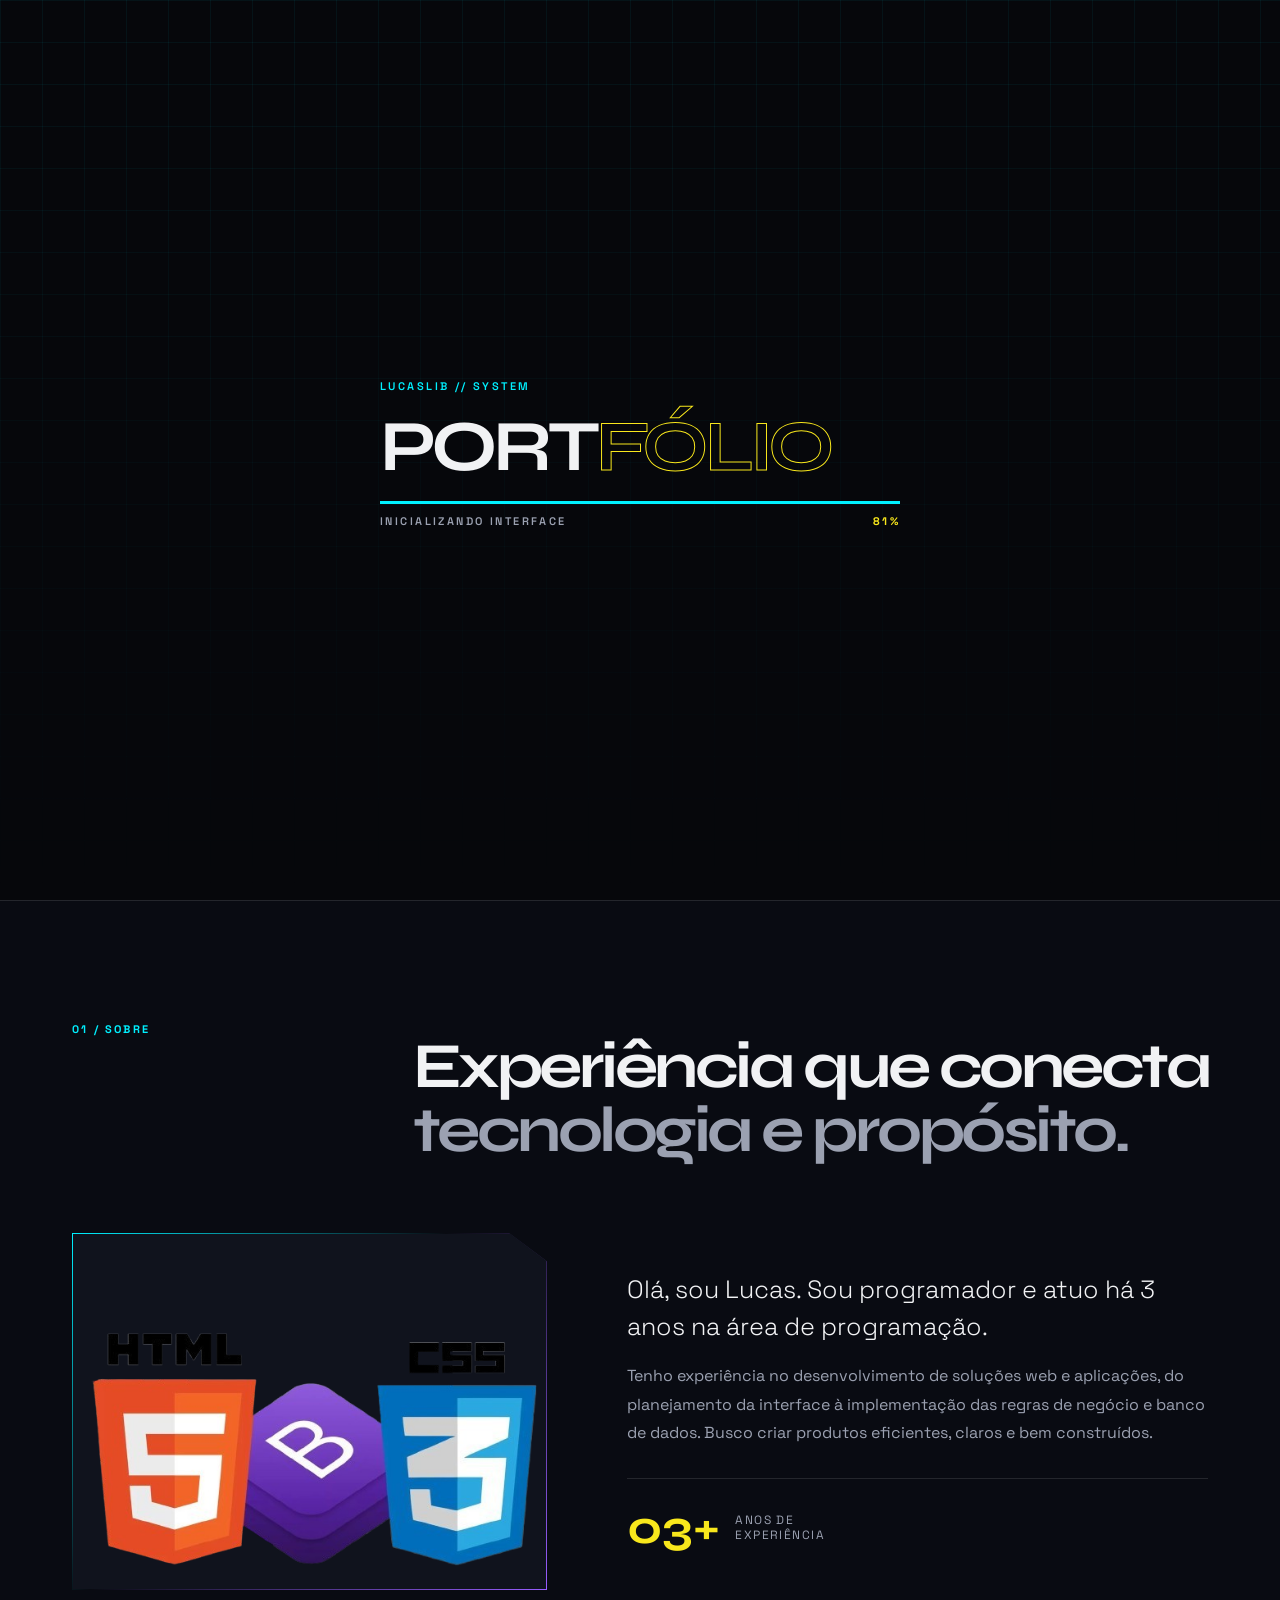
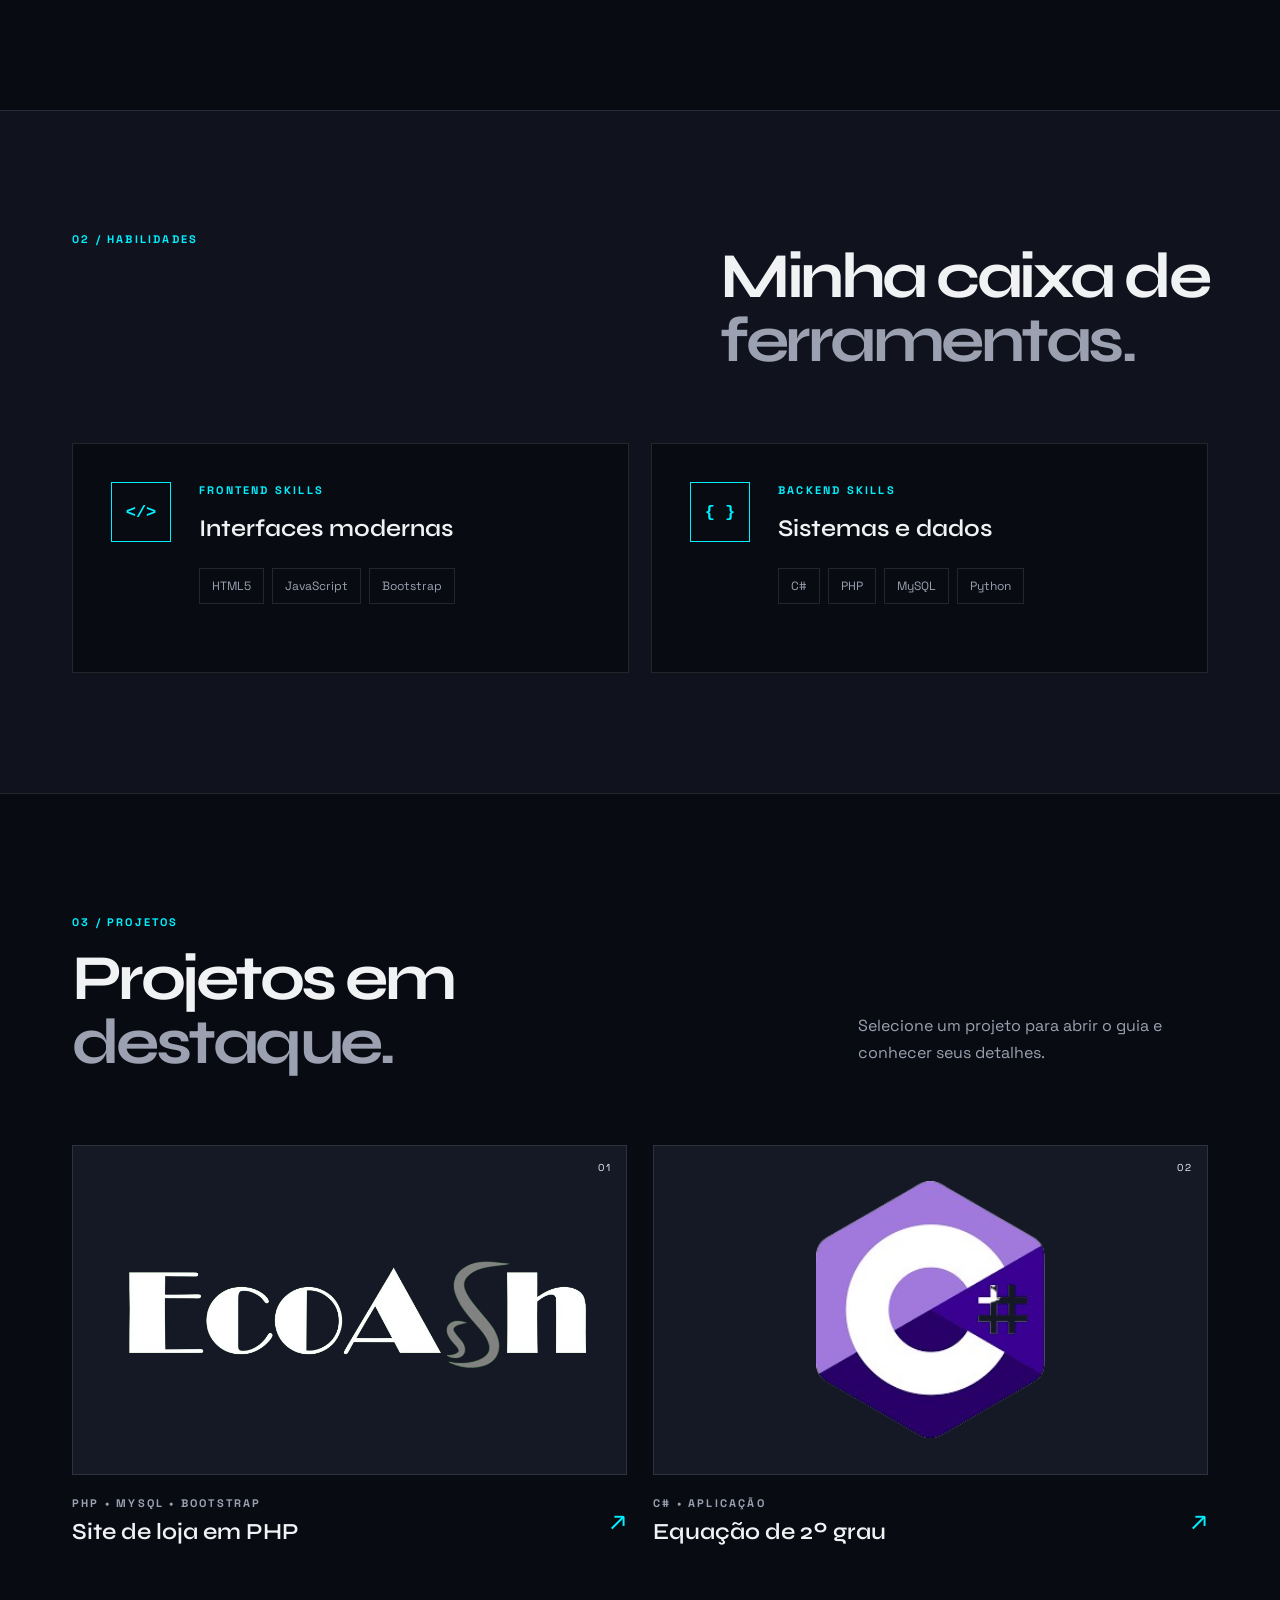
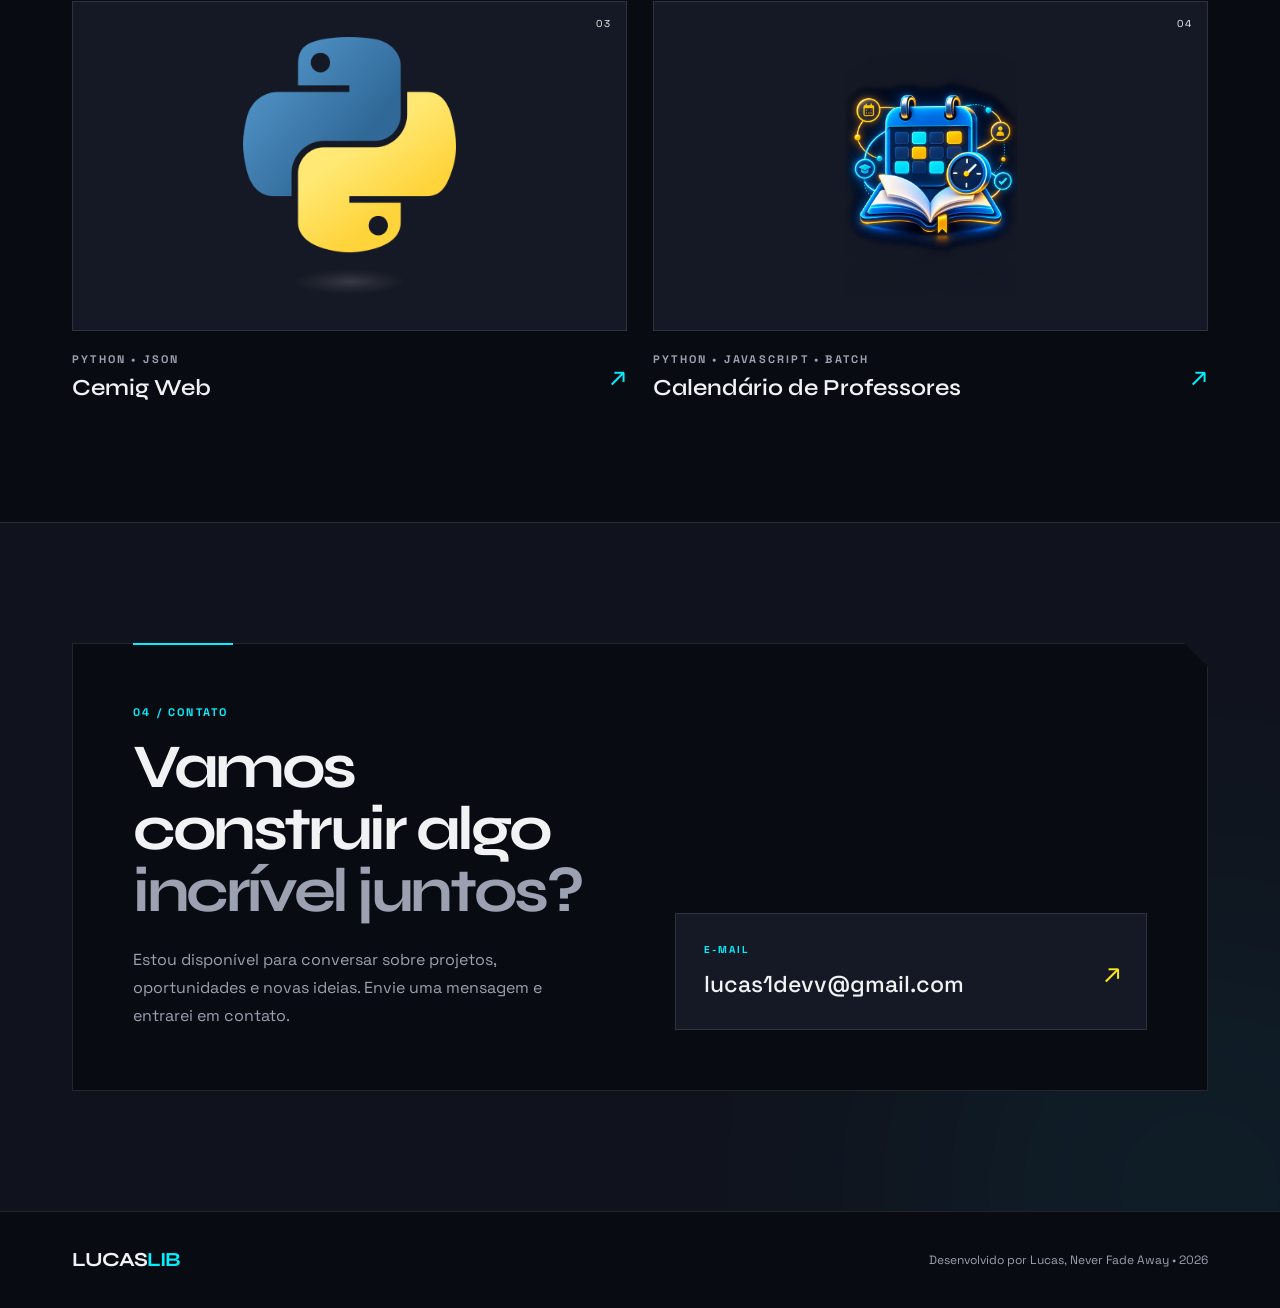
==== commit b9869861: "Adiciona seção de contato" ====
--- a/index.html
+++ b/index.html
@@ -36,6 +36,7 @@
             <li class="nav-item"><a class="nav-link" href="#sobre">Sobre</a></li>
             <li class="nav-item"><a class="nav-link" href="#habilidades">Habilidades</a></li>
             <li class="nav-item"><a class="nav-link" href="#projetos">Projetos</a></li>
+            <li class="nav-item"><a class="nav-link" href="#contato">Contato</a></li>
           </ul>
         </div>
       </nav>
@@ -52,7 +53,7 @@
             <p class="hero-text">Desenvolvo interfaces e aplicações web funcionais, unindo código limpo, usabilidade e uma identidade visual marcante.</p>
             <div class="hero-actions">
               <a class="btn-primary-custom" href="#projetos">Explorar projetos <span>↘</span></a>
-              <a class="text-link" href="#sobre">Conheça meu trabalho</a>
+              <a class="text-link" href="#contato">Entre em contato</a>
             </div>
           </div>
           <div class="hero-visual" aria-hidden="true">
@@ -142,6 +143,23 @@
           </div>
         </div>
       </section>
+
+      <section class="section contact-section" id="contato">
+        <div class="container">
+          <div class="contact-card reveal">
+            <div class="contact-copy">
+              <p class="section-number">04 / CONTATO</p>
+              <h2>Vamos construir algo<br><span>incrível juntos?</span></h2>
+              <p>Estou disponível para conversar sobre projetos, oportunidades e novas ideias. Envie uma mensagem e entrarei em contato.</p>
+            </div>
+            <a class="contact-email" href="mailto:lucas1devv@gmail.com" aria-label="Enviar e-mail para Lucas">
+              <span class="contact-label">E-mail</span>
+              <strong>lucas1devv@gmail.com</strong>
+              <span class="contact-arrow">↗</span>
+            </a>
+          </div>
+        </div>
+      </section>
     </main>
 
     <footer><div class="container"><a class="brand" href="#inicio">LUCAS<span>LIB</span></a><p>Desenvolvido por Lucas, Never Fade Away • <span id="currentYear"></span></p></div></footer>
--- a/assets/css/style.css
+++ b/assets/css/style.css
@@ -557,6 +557,109 @@
   font-size: 27px;
   color: var(--cyan);
 }
+
+/* ==================================================
+   Contato
+   ================================================== */
+.contact-section {
+  position: relative;
+  overflow: hidden;
+  background: var(--surface);
+}
+
+.contact-section::before {
+  content: "";
+  position: absolute;
+  right: -160px;
+  bottom: -220px;
+  width: 480px;
+  height: 480px;
+  border-radius: 50%;
+  background: var(--cyan);
+  filter: blur(150px);
+  opacity: 0.08;
+}
+
+.contact-card {
+  position: relative;
+  display: grid;
+  grid-template-columns: 1fr 1fr;
+  gap: 70px;
+  align-items: end;
+  padding: 60px;
+  border: 1px solid var(--line);
+  background: var(--bg);
+  clip-path: polygon(0 0, calc(100% - 24px) 0, 100% 24px, 100% 100%, 0 100%);
+}
+
+.contact-card::before {
+  content: "";
+  position: absolute;
+  top: -1px;
+  left: 60px;
+  width: 100px;
+  height: 2px;
+  background: var(--cyan);
+}
+
+.contact-copy h2 {
+  margin: 14px 0 24px;
+  font: 700 clamp(38px, 5vw, 62px) / 1 var(--display);
+  letter-spacing: -0.055em;
+}
+
+.contact-copy h2 span {
+  color: var(--muted);
+}
+
+.contact-copy > p:last-child {
+  max-width: 520px;
+  margin: 0;
+  color: var(--muted);
+  line-height: 1.75;
+}
+
+.contact-email {
+  position: relative;
+  display: flex;
+  flex-direction: column;
+  gap: 10px;
+  padding: 28px 58px 28px 28px;
+  border: 1px solid var(--line);
+  background: var(--surface-2);
+  transition: border-color 0.3s ease, transform 0.3s ease;
+}
+
+.contact-email:hover,
+.contact-email:focus {
+  color: var(--text);
+  border-color: var(--cyan);
+  transform: translateY(-4px);
+  outline: none;
+}
+
+.contact-label {
+  color: var(--cyan);
+  font-size: 10px;
+  font-weight: 700;
+  letter-spacing: 0.2em;
+  text-transform: uppercase;
+}
+
+.contact-email strong {
+  font-size: clamp(17px, 2vw, 23px);
+  font-weight: 500;
+  overflow-wrap: anywhere;
+}
+
+.contact-arrow {
+  position: absolute;
+  top: 50%;
+  right: 25px;
+  color: var(--yellow);
+  font-size: 28px;
+  transform: translateY(-50%);
+}
 .placeholder-art {
   display: grid;
   place-items: center;
@@ -941,6 +1044,14 @@
   .projects-grid {
     gap: 42px;
   }
+  .contact-card {
+    grid-template-columns: 1fr;
+    gap: 38px;
+    padding: 38px 24px;
+  }
+  .contact-card::before {
+    left: 24px;
+  }
   .modal-panel {
     padding-top: 75px;
   }
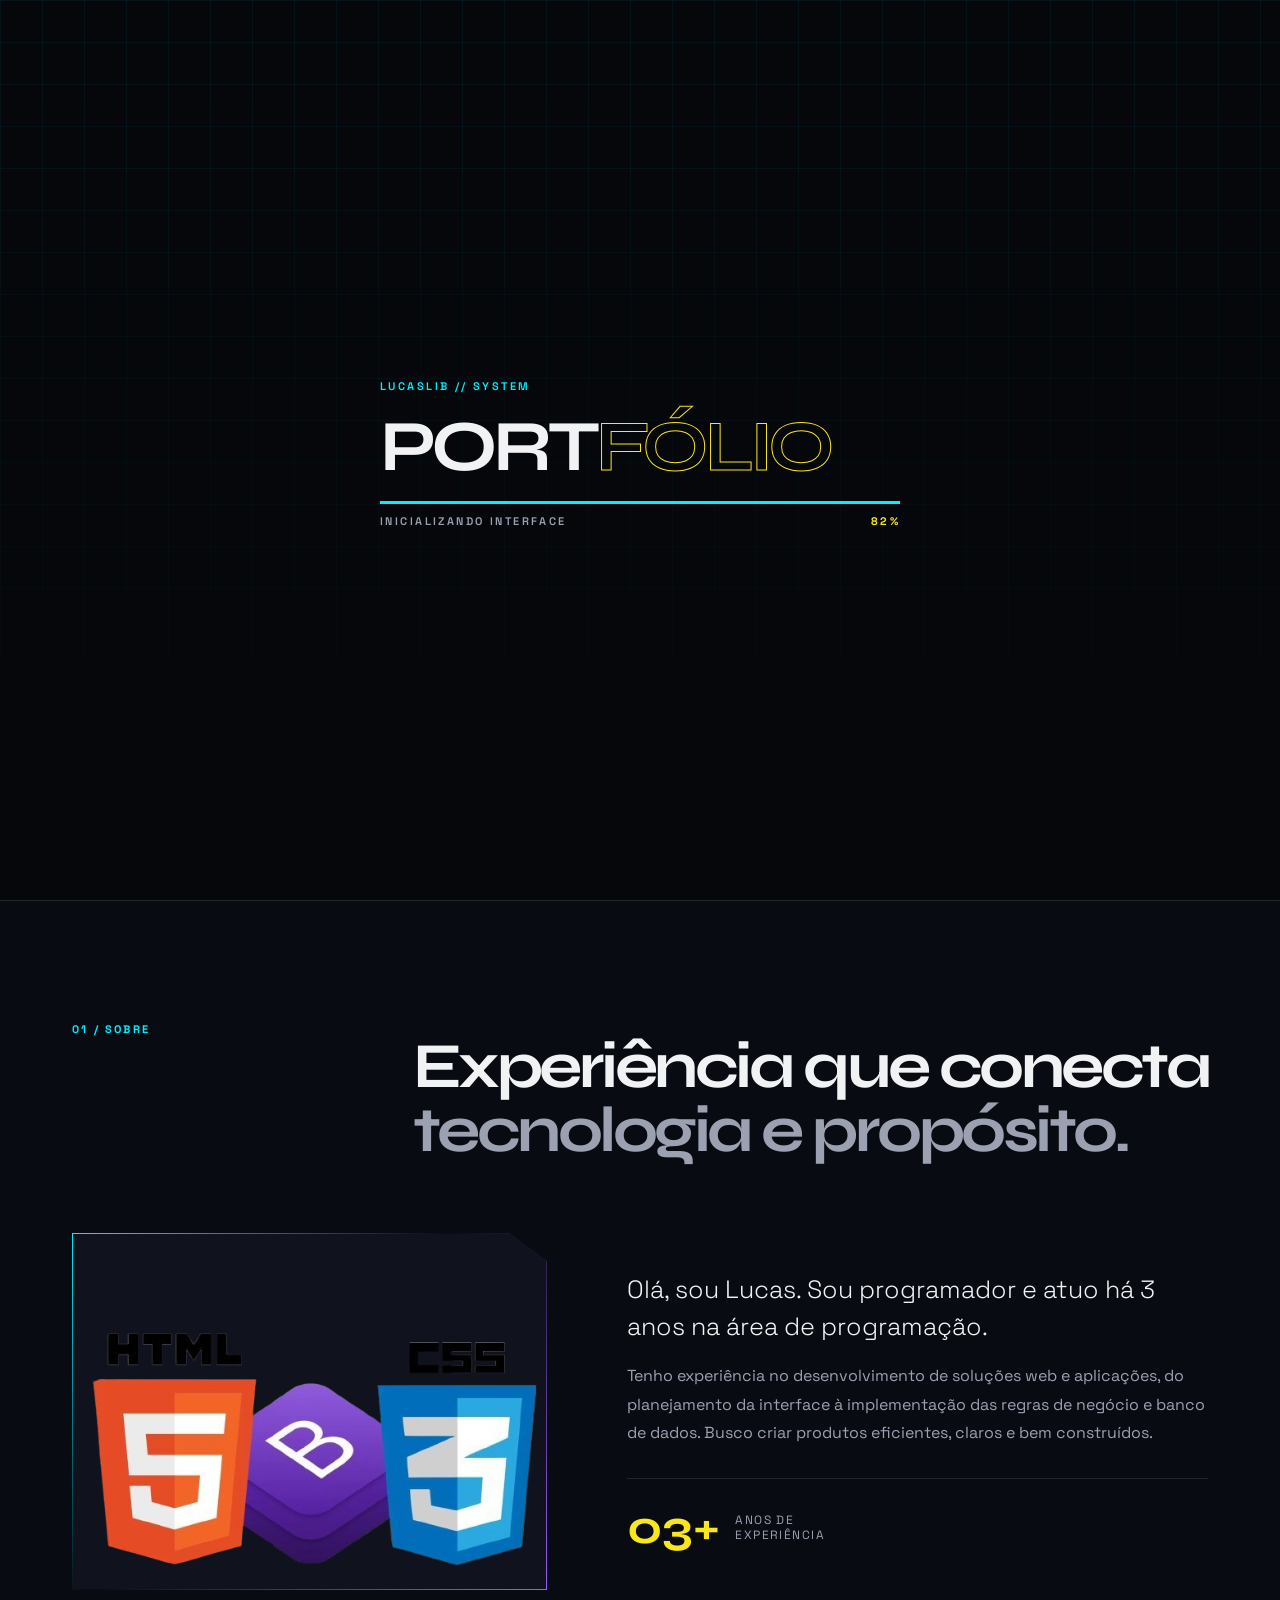
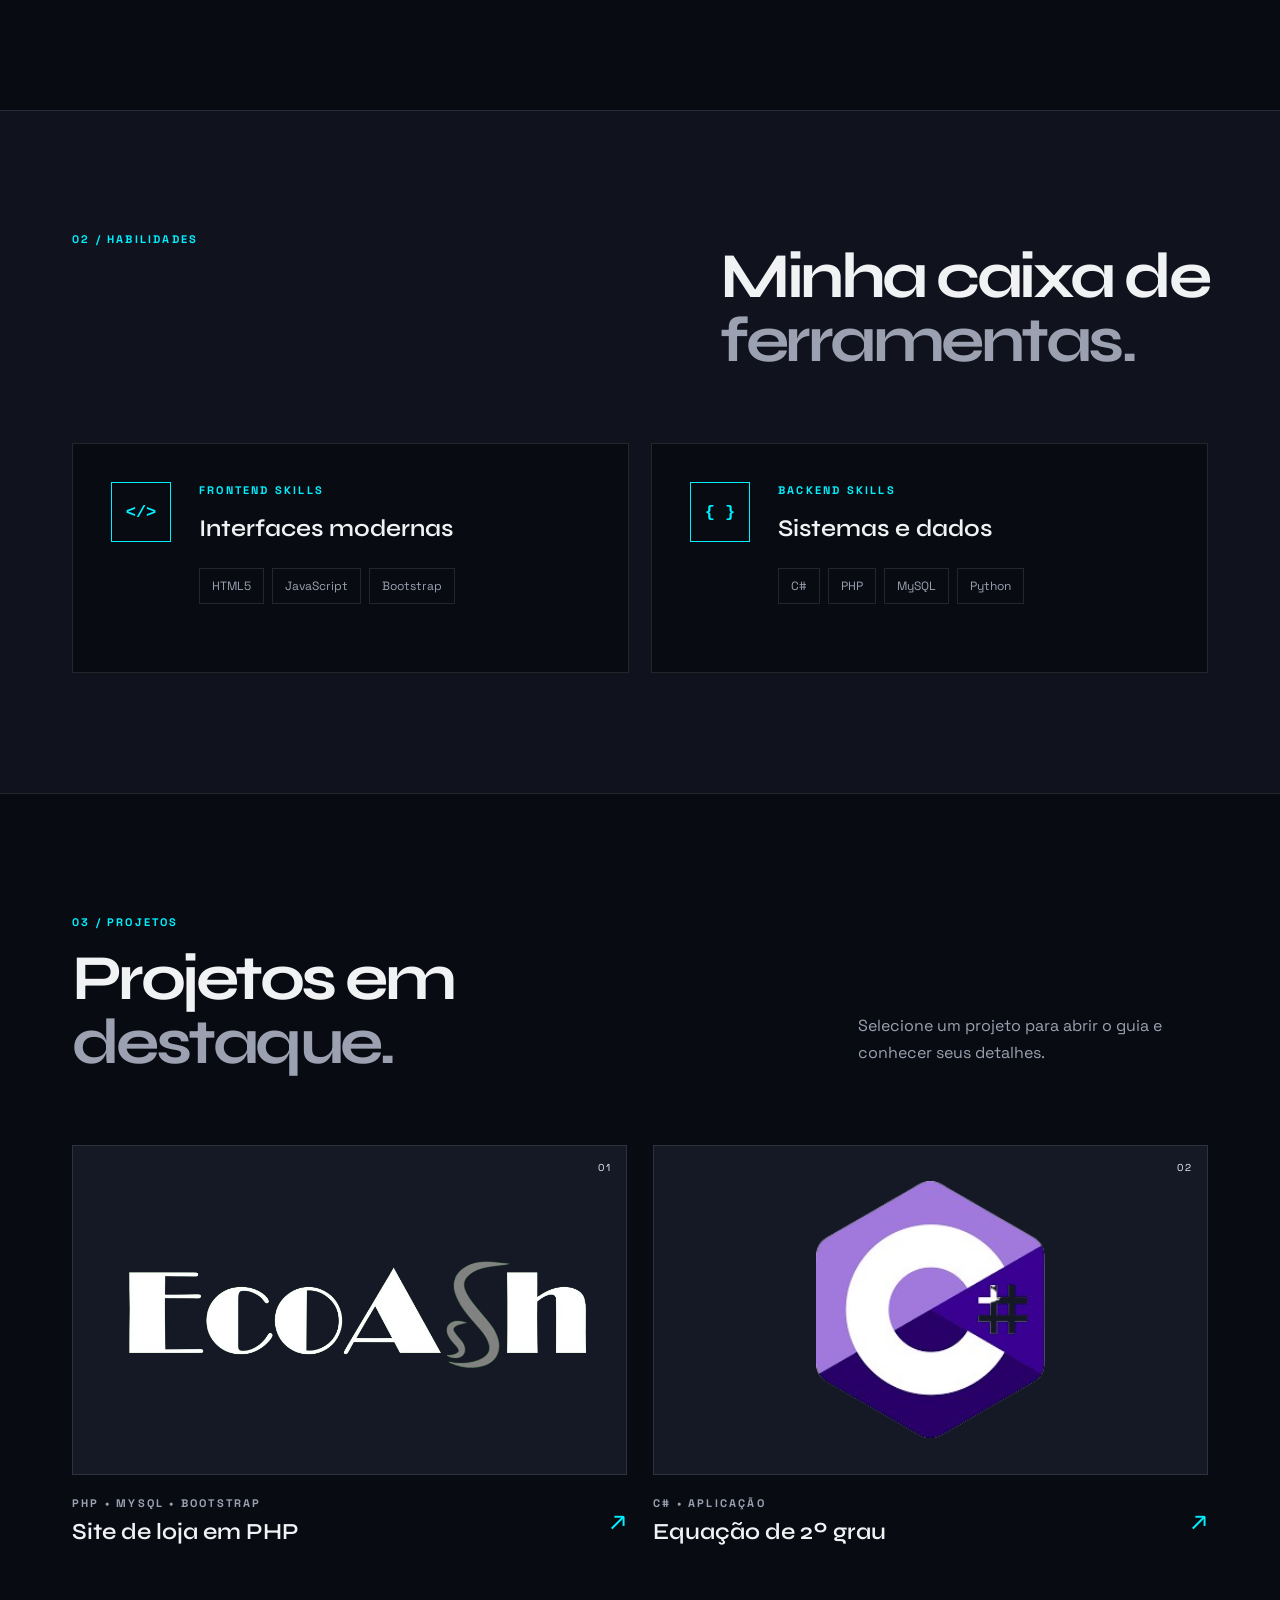
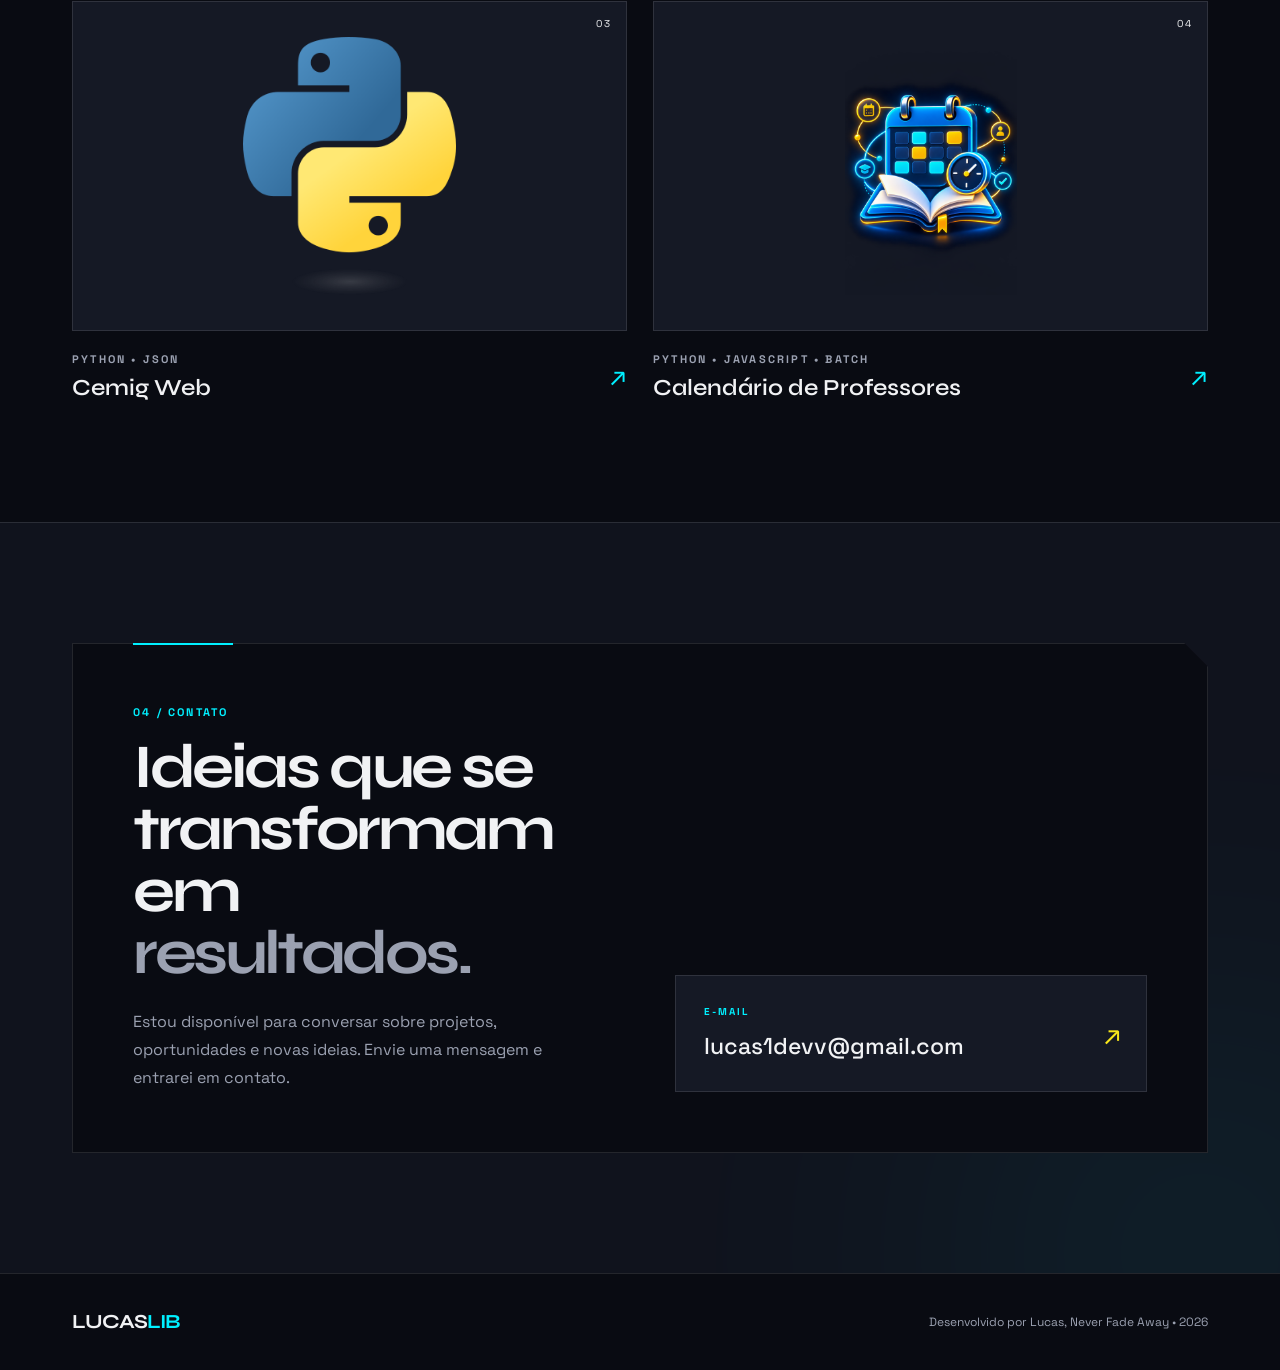
==== commit f28cd644: "Corrige cache do GitHub Pages" ====
--- a/index.html
+++ b/index.html
@@ -149,8 +149,7 @@
           <div class="contact-card reveal">
             <div class="contact-copy">
               <p class="section-number">04 / CONTATO</p>
-              <h2>Vamos construir algo<br><span>incrível juntos?</span></h2>
-              <p>Estou disponível para conversar sobre projetos, oportunidades e novas ideias. Envie uma mensagem e entrarei em contato.</p>
+              <h2>Ideias que se transformam em<br><span>resultados.</span></h2>              <p>Estou disponível para conversar sobre projetos, oportunidades e novas ideias. Envie uma mensagem e entrarei em contato.</p>
             </div>
             <a class="contact-email" href="mailto:lucas1devv@gmail.com" aria-label="Enviar e-mail para Lucas">
               <span class="contact-label">E-mail</span>
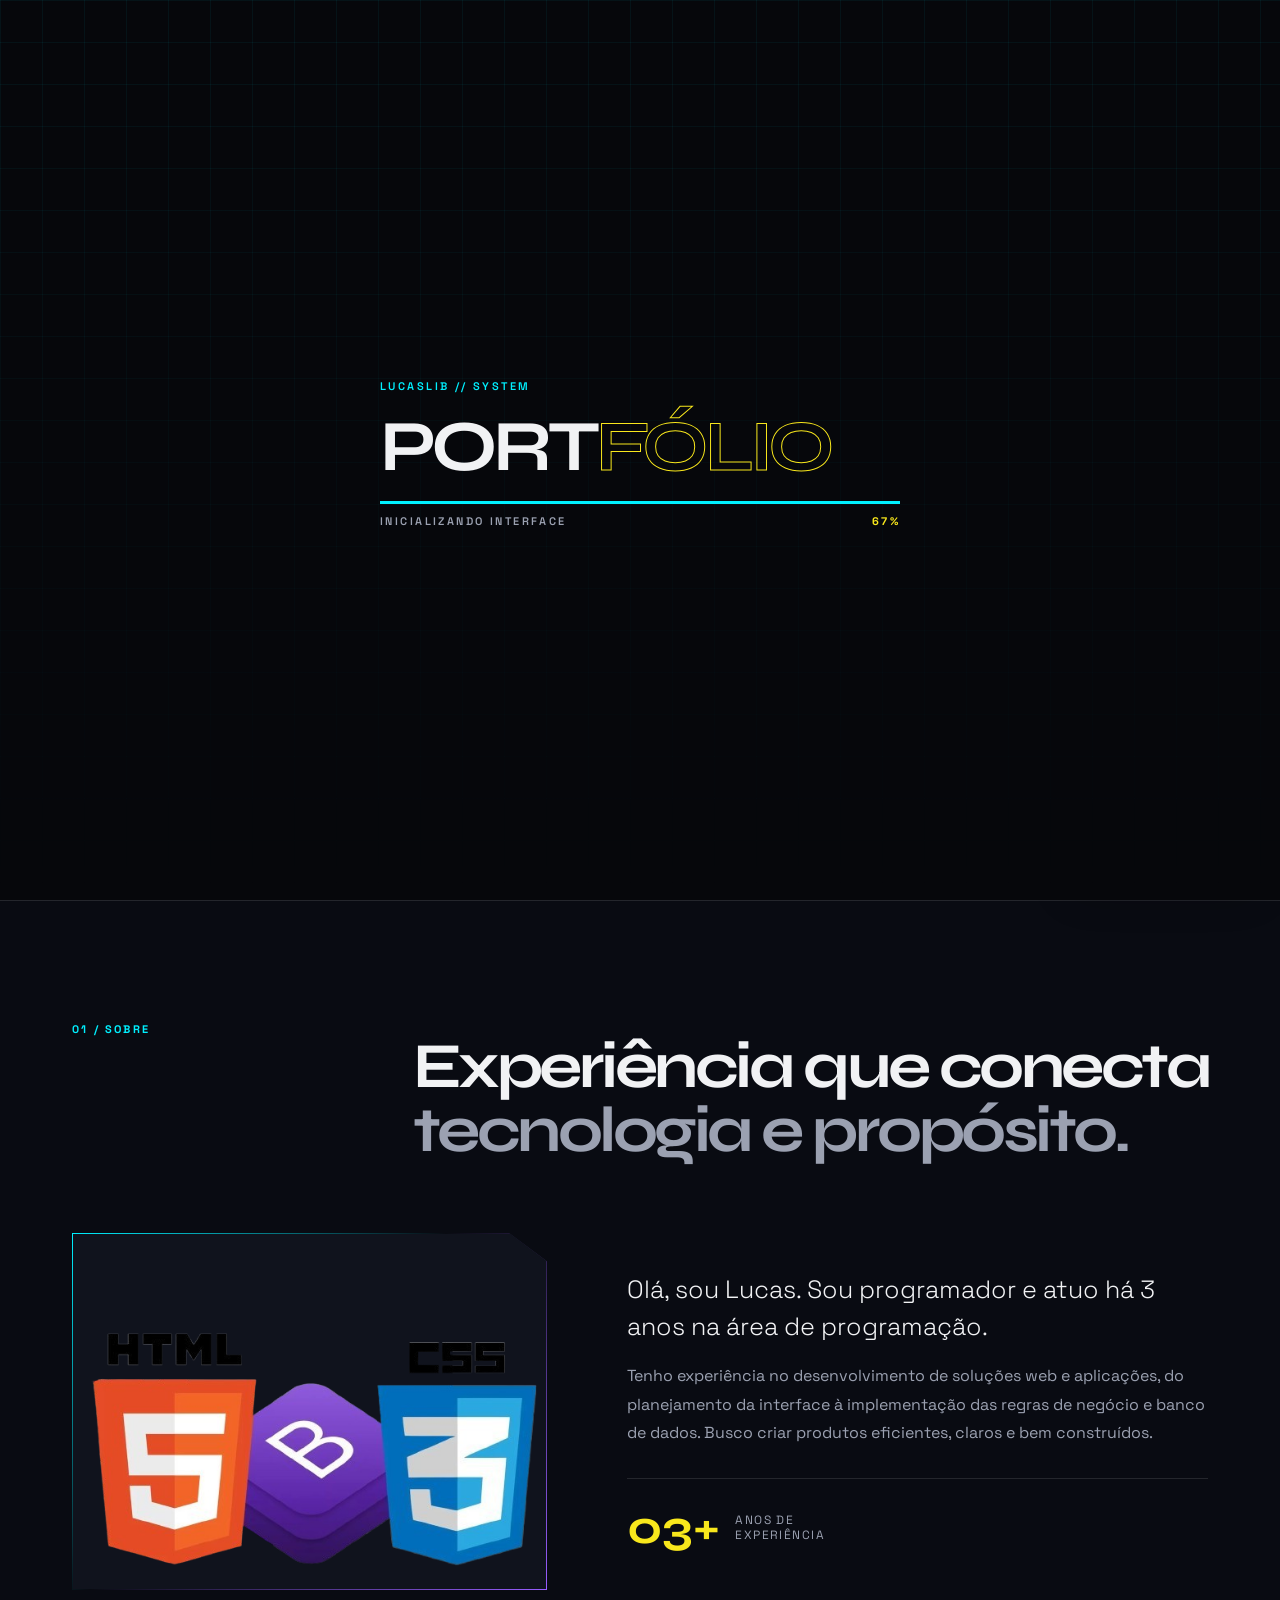
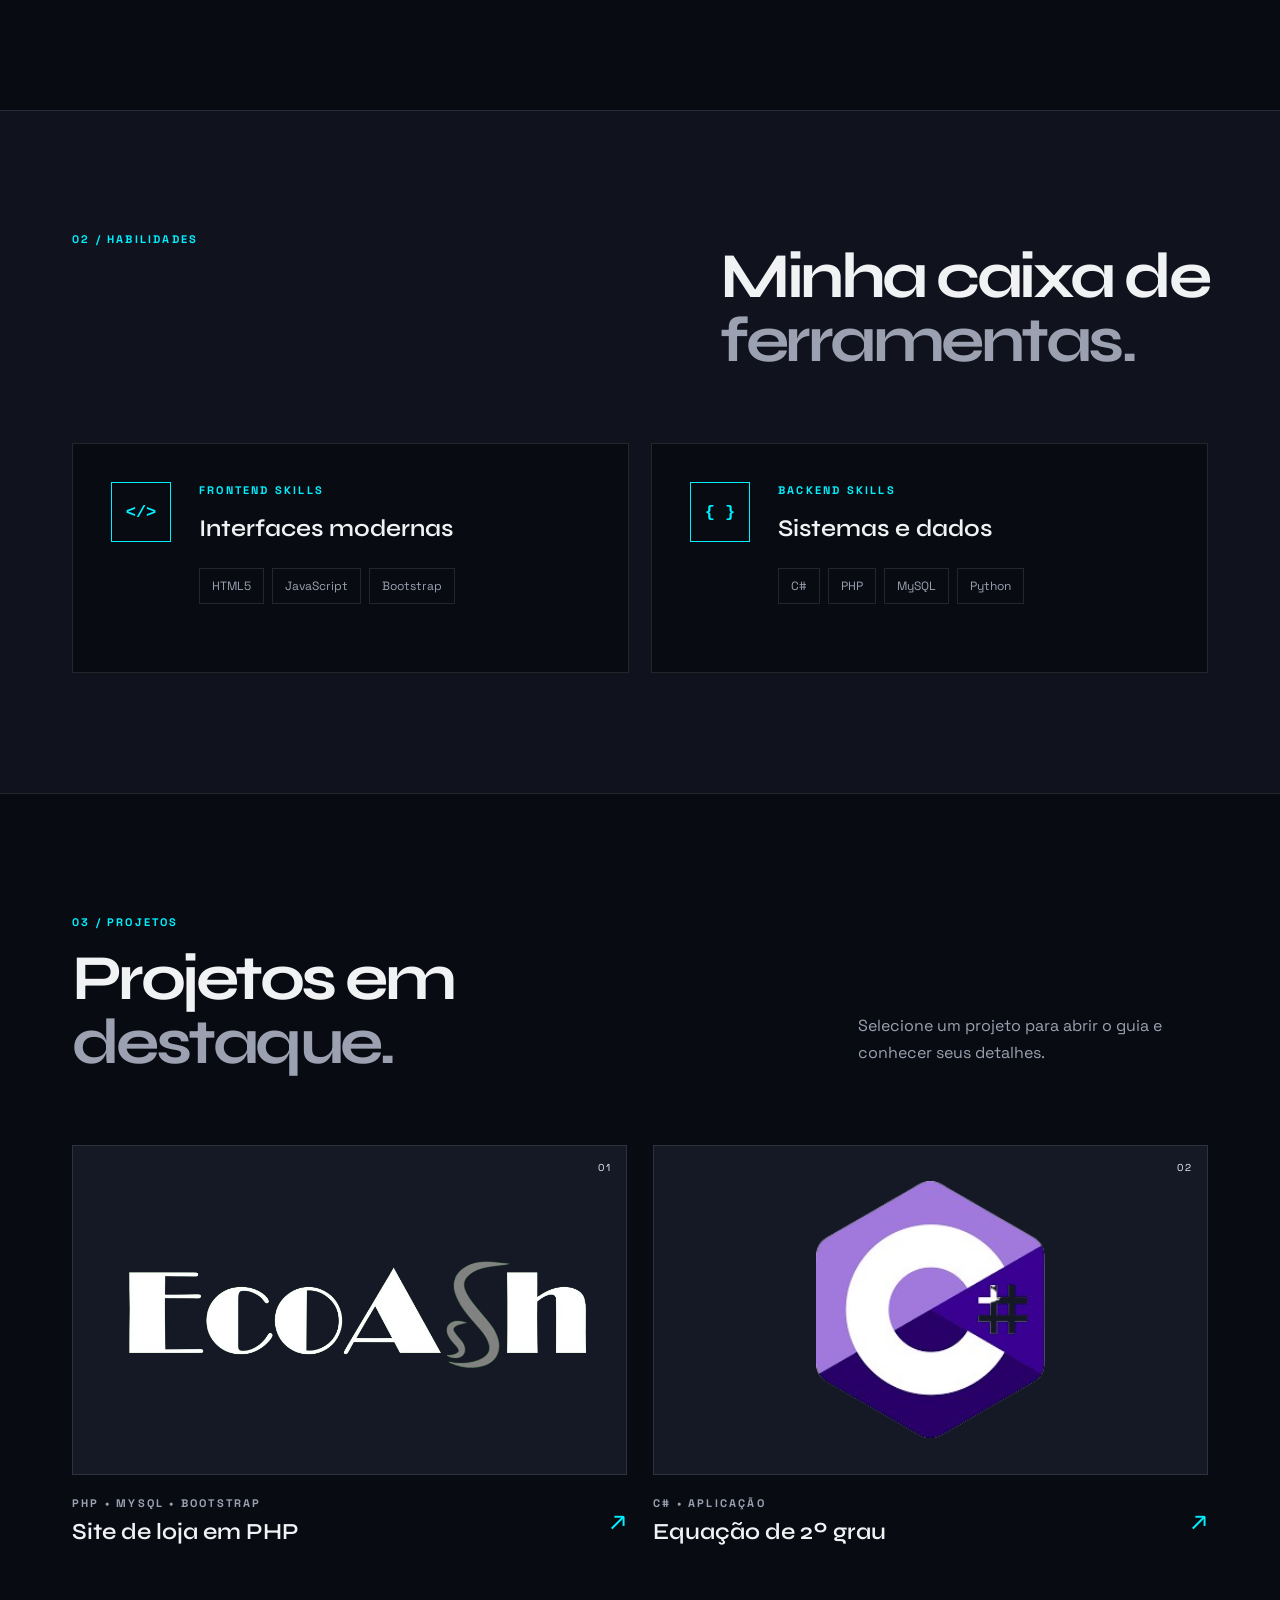
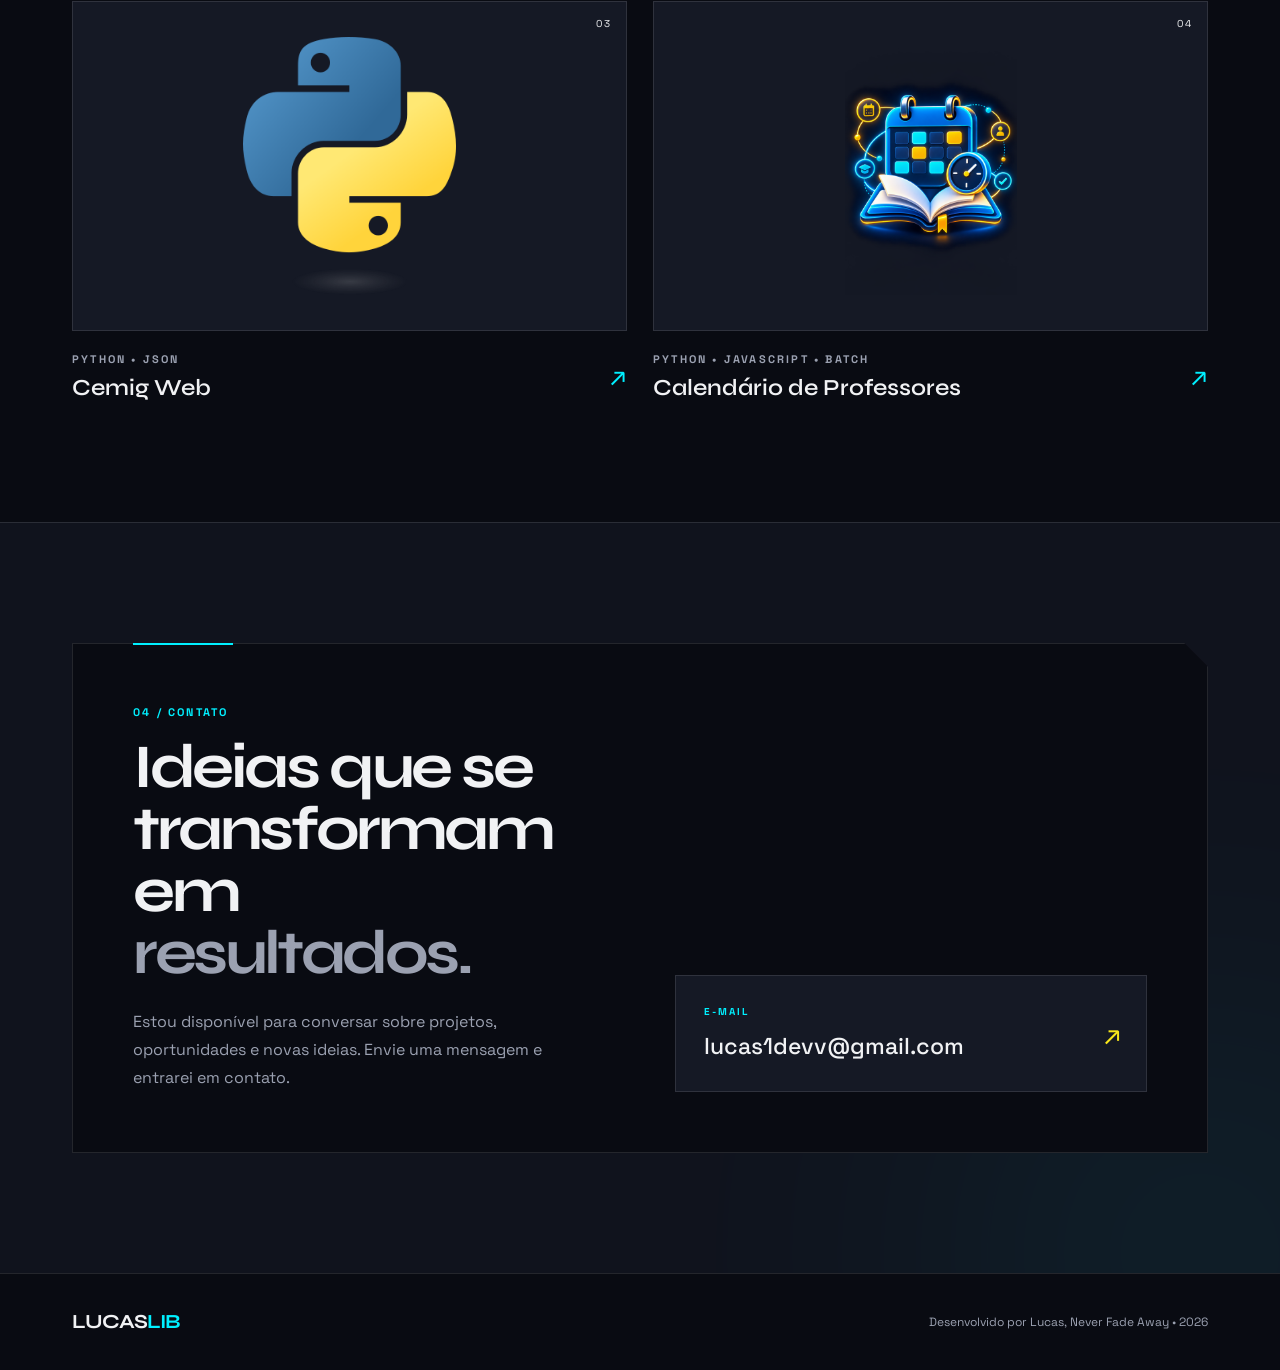
==== commit f76126b0: "Adiciona contato flutuante pelo WhatsApp" ====
--- a/index.html
+++ b/index.html
@@ -11,7 +11,7 @@
     <link rel="preconnect" href="https://fonts.gstatic.com" crossorigin>
     <link href="https://fonts.googleapis.com/css2?family=Space+Grotesk:wght@400;500;600;700&family=Syne:wght@600;700&display=swap" rel="stylesheet">
     <link rel="stylesheet" href="https://cdn.jsdelivr.net/npm/bootstrap@5.3.3/dist/css/bootstrap.min.css">
-    <link rel="stylesheet" href="assets/css/style.css?v=2">
+    <link rel="stylesheet" href="assets/css/style.css?v=3">
     <title>LucasLib | Desenvolvedor Web</title>
   </head>
   <body class="is-loading">
@@ -163,6 +163,20 @@
 
     <footer><div class="container"><a class="brand" href="#inicio">LUCAS<span>LIB</span></a><p>Desenvolvido por Lucas, Never Fade Away • <span id="currentYear"></span></p></div></footer>
 
+    <a
+      class="whatsapp-float"
+      href="https://wa.me/5537999745690?text=Ol%C3%A1%2C%20Lucas!%20Vi%20seu%20portf%C3%B3lio%20e%20gostaria%20de%20conversar."
+      target="_blank"
+      rel="noopener noreferrer"
+      aria-label="Conversar com Lucas pelo WhatsApp. Online agora"
+    >
+      <span class="whatsapp-status" aria-hidden="true"></span>
+      <span class="whatsapp-copy"><small>Online agora</small><strong>Fale comigo</strong></span>
+      <svg class="whatsapp-icon" viewBox="0 0 32 32" aria-hidden="true">
+        <path fill="currentColor" d="M16.04 3A12.94 12.94 0 0 0 5 22.7L3.28 29l6.45-1.69A12.96 12.96 0 1 0 16.04 3Zm0 23.72c-1.9 0-3.77-.5-5.4-1.45l-.39-.23-3.83 1 1.02-3.73-.25-.39a10.72 10.72 0 1 1 8.85 4.8Zm5.88-8.03c-.32-.16-1.9-.94-2.2-1.05-.29-.11-.5-.16-.71.16-.21.32-.82 1.05-1 1.26-.19.22-.37.24-.7.08-.32-.16-1.36-.5-2.59-1.6a9.7 9.7 0 0 1-1.79-2.23c-.18-.32-.02-.5.14-.66.15-.14.32-.37.48-.56.16-.18.22-.32.32-.53.11-.21.06-.4-.02-.56-.08-.16-.72-1.73-.98-2.37-.26-.62-.52-.54-.72-.55h-.61c-.21 0-.56.08-.85.4-.3.32-1.12 1.1-1.12 2.66s1.15 3.08 1.3 3.3c.17.21 2.25 3.43 5.45 4.81.76.33 1.36.53 1.82.67.77.24 1.46.21 2.01.13.62-.09 1.9-.78 2.17-1.53.27-.75.27-1.4.19-1.53-.08-.13-.3-.21-.62-.37Z"/>
+      </svg>
+    </a>
+
     <div class="project-modal" id="projectModal" aria-hidden="true" role="dialog" aria-modal="true" aria-labelledby="modalTitle">
       <div class="project-modal-backdrop" data-close-modal></div>
       <div class="modal-panel">
--- a/assets/css/style.css
+++ b/assets/css/style.css
@@ -38,6 +38,7 @@
 img {
   display: block;
   max-width: 100%;
+  height: auto;
 }
 .container {
   max-width: 1160px;
@@ -169,6 +170,7 @@
 .hero {
   position: relative;
   min-height: 100vh;
+  min-height: 100svh;
   display: grid;
   align-items: center;
   padding: 120px 0 80px;
@@ -948,6 +950,77 @@
   font-size: 12px;
 }
 /* ==================================================
+   Atalho flutuante do WhatsApp
+   ================================================== */
+.whatsapp-float {
+  position: fixed;
+  right: 24px;
+  bottom: 24px;
+  z-index: 450;
+  display: flex;
+  align-items: center;
+  gap: 11px;
+  min-height: 62px;
+  padding: 10px 12px 10px 17px;
+  border: 1px solid rgba(255, 255, 255, 0.2);
+  border-radius: 18px;
+  background: #101b17;
+  color: #fff;
+  box-shadow: 0 14px 38px rgba(0, 0, 0, 0.4), 0 0 0 1px rgba(37, 211, 102, 0.08);
+  transition: transform 0.25s ease, box-shadow 0.25s ease, border-color 0.25s ease;
+}
+.whatsapp-float:hover,
+.whatsapp-float:focus-visible {
+  color: #fff;
+  border-color: rgba(37, 211, 102, 0.65);
+  transform: translateY(-4px);
+  box-shadow: 0 18px 44px rgba(0, 0, 0, 0.48), 0 0 25px rgba(37, 211, 102, 0.18);
+}
+.whatsapp-float:focus-visible {
+  outline: 2px solid #25d366;
+  outline-offset: 4px;
+}
+.whatsapp-status {
+  width: 9px;
+  height: 9px;
+  flex: 0 0 9px;
+  border-radius: 50%;
+  background: #25d366;
+  box-shadow: 0 0 0 4px rgba(37, 211, 102, 0.14), 0 0 12px #25d366;
+  animation: whatsappPulse 2s ease-out infinite;
+}
+.whatsapp-copy {
+  display: flex;
+  flex-direction: column;
+  line-height: 1.1;
+}
+.whatsapp-copy small {
+  margin-bottom: 4px;
+  color: #84eba9;
+  font-size: 10px;
+  font-weight: 600;
+  letter-spacing: 0.08em;
+  text-transform: uppercase;
+}
+.whatsapp-copy strong {
+  font-size: 14px;
+  font-weight: 700;
+  white-space: nowrap;
+}
+.whatsapp-icon {
+  width: 40px;
+  height: 40px;
+  flex: 0 0 40px;
+  padding: 7px;
+  border-radius: 13px;
+  background: #25d366;
+  color: #07130b;
+}
+@keyframes whatsappPulse {
+  0%, 100% { box-shadow: 0 0 0 4px rgba(37, 211, 102, 0.14), 0 0 12px #25d366; }
+  50% { box-shadow: 0 0 0 7px rgba(37, 211, 102, 0), 0 0 17px #25d366; }
+}
+/* ==================================================
    Animações
    ================================================== */
 .reveal {
@@ -976,42 +1049,92 @@
 /* ==================================================
    Responsividade para celulares
    ================================================== */
+@media (max-width: 991px) {
+  .hero-content {
+    gap: 40px;
+  }
+  .about-grid {
+    gap: 45px;
+  }
+  .contact-card {
+    gap: 38px;
+    padding: 45px 36px;
+  }
+  .contact-card::before {
+    left: 36px;
+  }
+}
+
 @media (max-width: 767px) {
+  .container {
+    --bs-gutter-x: 32px;
+  }
   .section {
-    padding: 85px 0;
+    padding: 72px 0;
+  }
+  .navbar {
+    padding-inline: 16px;
   }
   .navbar-collapse {
     position: absolute;
     top: 74px;
     left: 0;
     width: 100%;
-    padding: 20px;
-    background: var(--surface);
+    max-height: calc(100svh - 74px);
+    padding: 12px 16px 20px;
+    overflow-y: auto;
+    background: rgba(16, 19, 29, 0.98);
     border-bottom: 1px solid var(--line);
   }
   .navbar-nav {
     align-items: flex-start !important;
+    gap: 0;
+  }
+  .nav-item,
+  .nav-link {
+    width: 100%;
+  }
+  .nav-link {
+    min-height: 48px;
+    display: flex;
+    align-items: center;
+    padding: 12px 4px;
+    border-bottom: 1px solid var(--line);
   }
   .hero {
-    padding-top: 130px;
+    min-height: auto;
+    padding: 112px 0 72px;
   }
   .hero-content {
     grid-template-columns: 1fr;
-    gap: 55px;
+    gap: 36px;
   }
   .hero-visual {
     order: -1;
   }
   .visual-frame {
-    width: 245px;
+    width: min(235px, 68vw);
+    padding: 22px;
   }
   h1 {
-    font-size: 49px;
+    margin: 18px 0;
+    font-size: clamp(39px, 12vw, 52px);
+    line-height: 1;
+    overflow-wrap: break-word;
+  }
+  .hero-text {
+    font-size: 16px;
+    line-height: 1.65;
   }
   .hero-actions {
     align-items: flex-start;
     flex-direction: column;
     gap: 20px;
+    margin-top: 30px;
+  }
+  .btn-primary-custom {
+    min-height: 48px;
+    justify-content: space-between;
   }
   .scroll-cue {
     display: none;
@@ -1021,6 +1144,11 @@
     display: block;
     margin-bottom: 45px;
   }
+  .section-heading h2,
+  .contact-copy h2 {
+    font-size: clamp(34px, 10vw, 48px);
+    overflow-wrap: break-word;
+  }
   .projects-heading > p {
     margin-top: 25px;
   }
@@ -1035,11 +1163,20 @@
   .about-copy .lead {
     font-size: 21px;
   }
+  .about-image img {
+    max-height: 330px;
+  }
   .skill-panel {
+    min-height: auto;
     padding: 28px 22px;
   }
   .project-image {
-    height: 260px;
+    height: auto;
+    min-height: 220px;
+    aspect-ratio: 16 / 10;
+  }
+  .project-image img {
+    padding: 24px;
   }
   .projects-grid {
     gap: 42px;
@@ -1052,11 +1189,36 @@
   .contact-card::before {
     left: 24px;
   }
+  .contact-email {
+    min-width: 0;
+    padding: 22px 48px 22px 18px;
+  }
+  .contact-email strong {
+    font-size: clamp(14px, 4.5vw, 19px);
+  }
+  .contact-arrow {
+    right: 16px;
+  }
   .modal-panel {
-    padding-top: 75px;
+    width: 100%;
+    padding: 72px 16px 32px;
+    border-left: 0;
+    border-top: 1px solid var(--cyan);
+  }
+  .modal-close {
+    top: 16px;
+    right: 16px;
+    width: 46px;
+    height: 46px;
+  }
+  .modal-panel h2 {
+    font-size: clamp(32px, 10vw, 45px);
   }
   .gallery-stage {
-    height: 260px;
+    height: auto;
+    min-height: 210px;
+    aspect-ratio: 4 / 3;
+    padding: 10px;
   }
   .gallery-thumbnails {
     grid-template-columns: repeat(3, minmax(0, 1fr));
@@ -1065,12 +1227,31 @@
     height: 65px;
   }
   .image-viewer {
-    grid-template-columns: 44px 1fr 44px;
-    padding: 15px;
+    grid-template-columns: 1fr 1fr;
+    grid-template-rows: 1fr auto;
+    gap: 12px;
+    padding: 70px 16px 20px;
+  }
+  .image-viewer figure {
+    grid-column: 1 / -1;
+    grid-row: 1;
+    height: auto;
+    min-height: 0;
   }
   .viewer-nav {
-    width: 38px;
-    height: 46px;
+    grid-row: 2;
+    width: 100%;
+    height: 48px;
+  }
+  .viewer-prev {
+    grid-column: 1;
+  }
+  .viewer-next {
+    grid-column: 2;
+  }
+  .viewer-close {
+    top: 14px;
+    right: 16px;
   }
   .image-viewer figcaption span {
     max-width: 75%;
@@ -1082,8 +1263,56 @@
     gap: 15px;
     flex-direction: column;
   }
+  footer p {
+    text-align: center;
+    line-height: 1.6;
+  }
   .loader-logo {
     letter-spacing: -0.07em;
+  }
+}
+
+@media (max-width: 420px) {
+  .whatsapp-float {
+    right: 14px;
+    bottom: 14px;
+    min-height: 56px;
+    padding: 8px 9px 8px 14px;
+  }
+  .whatsapp-icon {
+    width: 38px;
+    height: 38px;
+    flex-basis: 38px;
+  }
+  .hero-actions .btn-primary-custom,
+  .contact-email {
+    width: 100%;
+  }
+  .skill-panel {
+    flex-direction: column;
+    gap: 20px;
+  }
+  .skill-icon {
+    width: 56px;
+    flex-basis: 56px;
+    height: 56px;
+  }
+  .project-info h3 {
+    font-size: 20px;
+  }
+  .gallery-thumbnails {
+    grid-template-columns: repeat(2, minmax(0, 1fr));
+  }
+}
+
+@media (hover: none) {
+  .project-image::after {
+    display: none;
+  }
+  .project-card:hover img,
+  .skill-panel:hover,
+  .contact-email:hover {
+    transform: none;
   }
 }
 /* Acessibilidade: reduz movimentos quando solicitado */
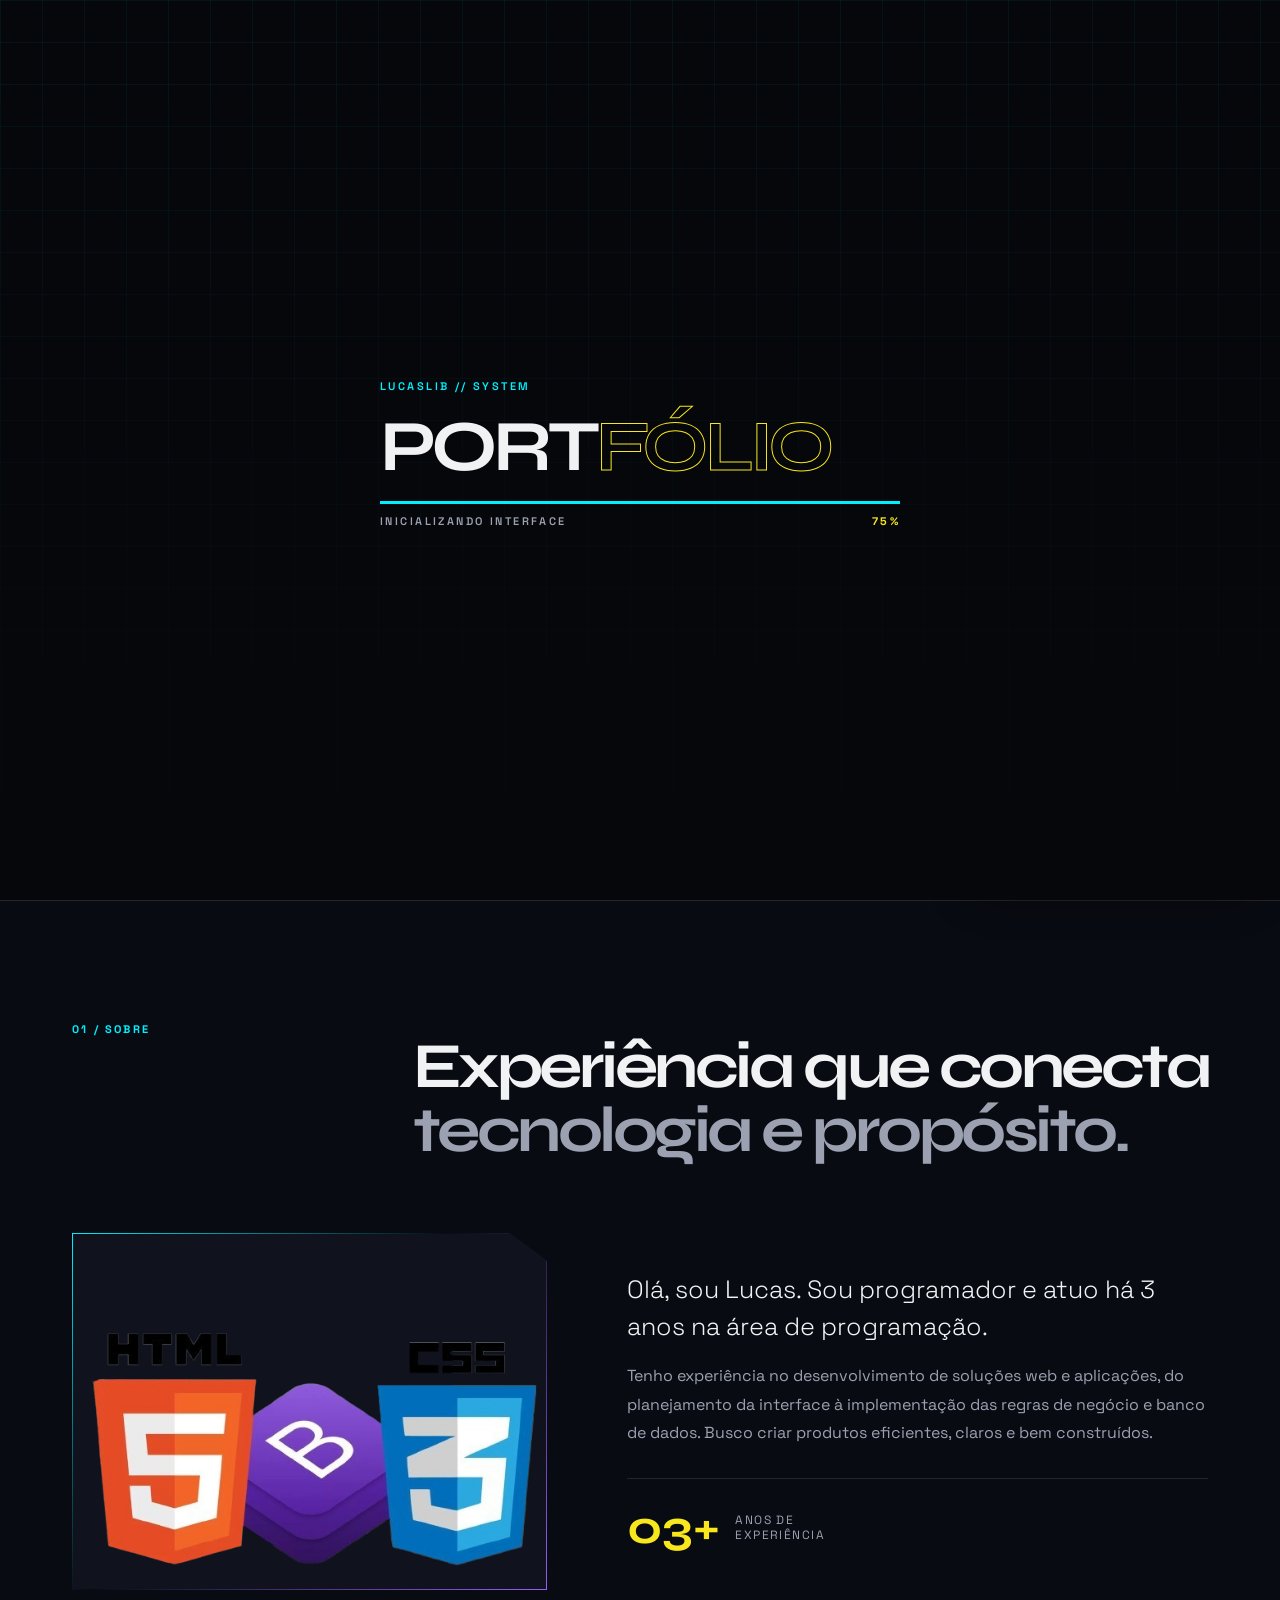
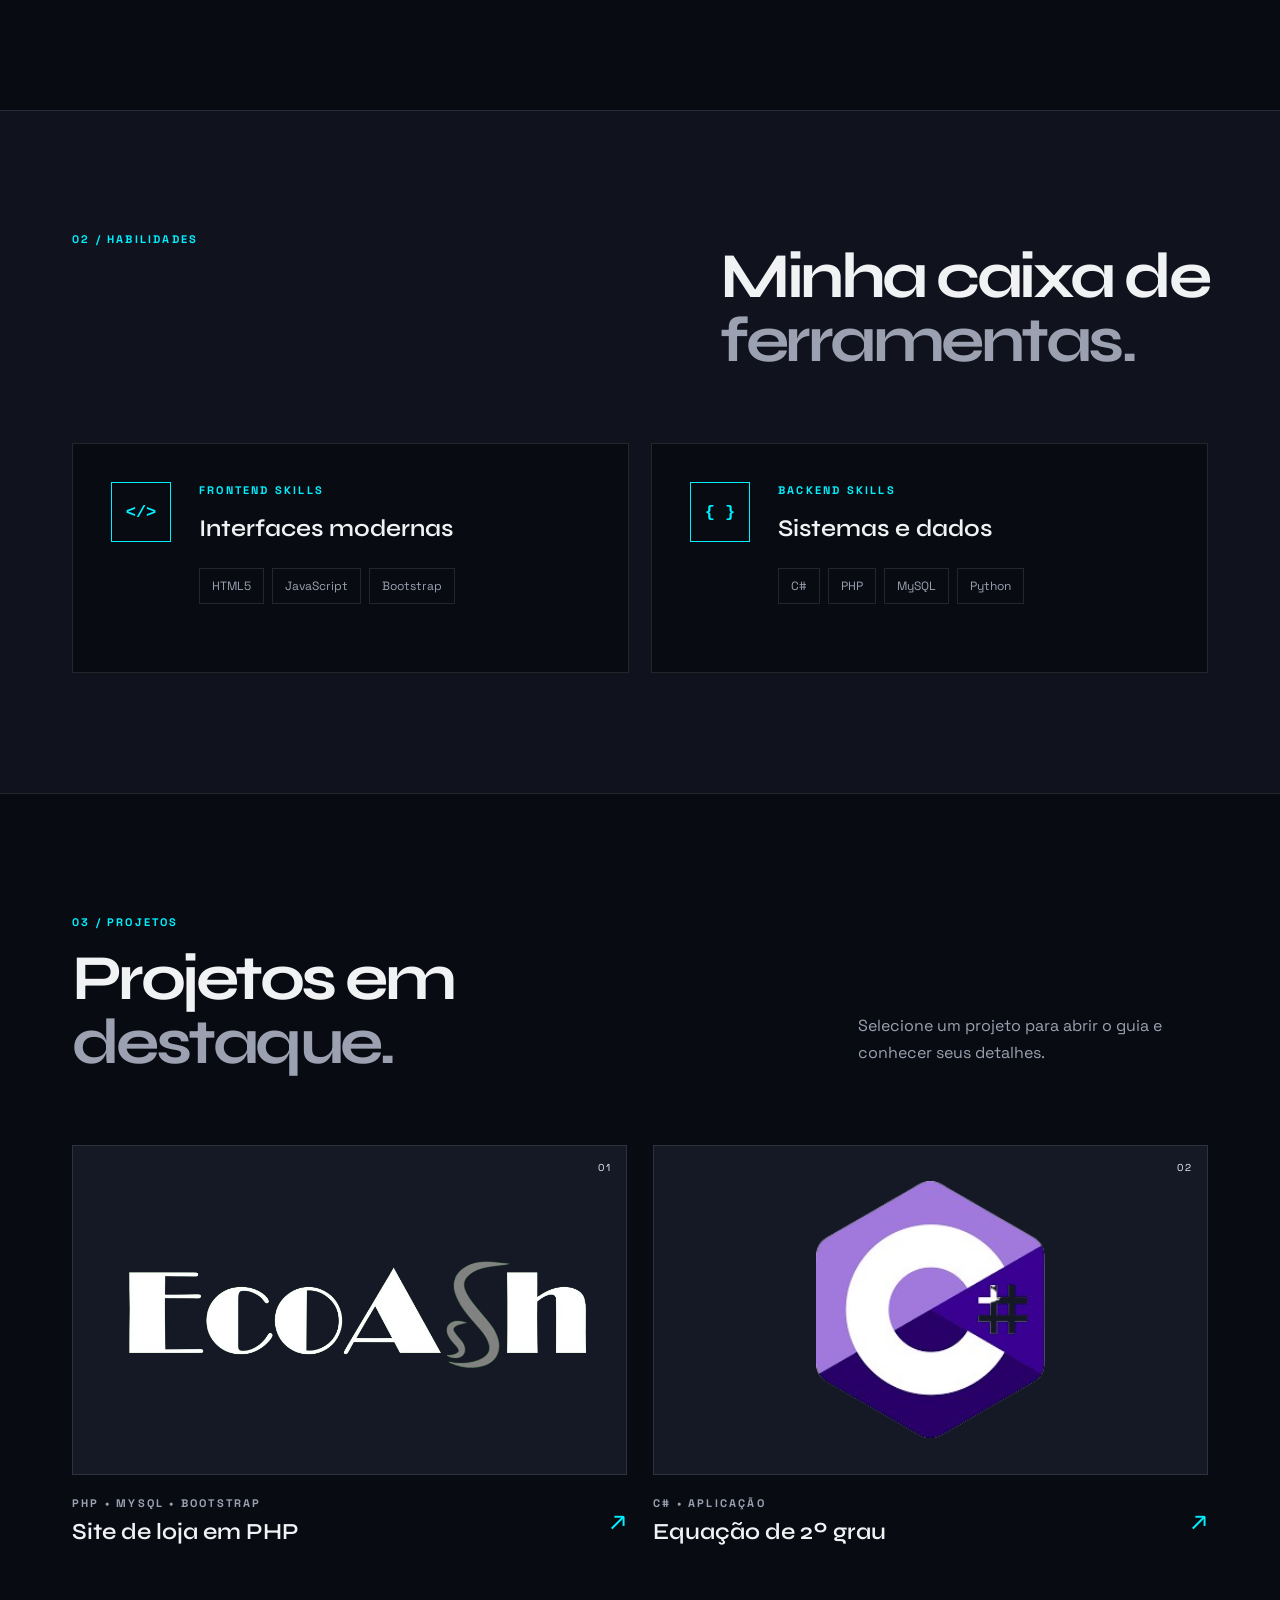
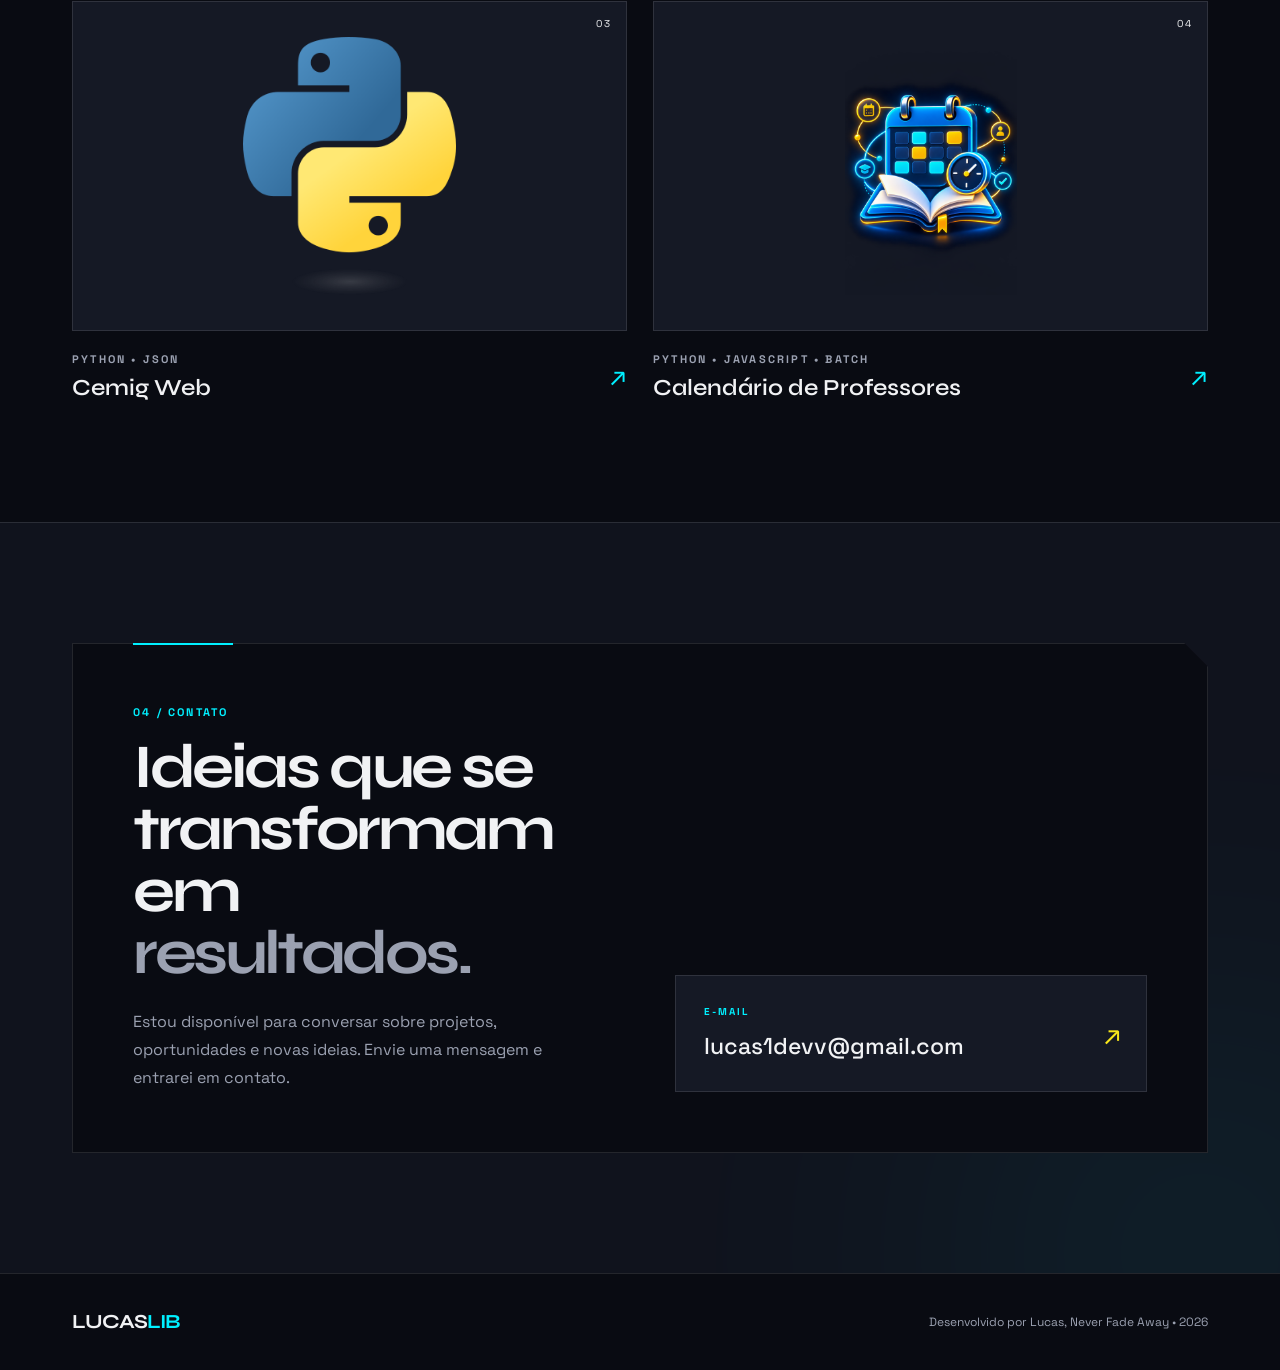
==== commit d2fc23d6: "Destaca botao de contato do WhatsApp" ====
--- a/index.html
+++ b/index.html
@@ -11,7 +11,7 @@
     <link rel="preconnect" href="https://fonts.gstatic.com" crossorigin>
     <link href="https://fonts.googleapis.com/css2?family=Space+Grotesk:wght@400;500;600;700&family=Syne:wght@600;700&display=swap" rel="stylesheet">
     <link rel="stylesheet" href="https://cdn.jsdelivr.net/npm/bootstrap@5.3.3/dist/css/bootstrap.min.css">
-    <link rel="stylesheet" href="assets/css/style.css?v=3">
+    <link rel="stylesheet" href="assets/css/style.css?v=4">
     <title>LucasLib | Desenvolvedor Web</title>
   </head>
   <body class="is-loading">
@@ -168,13 +168,16 @@
       href="https://wa.me/5537999745690?text=Ol%C3%A1%2C%20Lucas!%20Vi%20seu%20portf%C3%B3lio%20e%20gostaria%20de%20conversar."
       target="_blank"
       rel="noopener noreferrer"
-      aria-label="Conversar com Lucas pelo WhatsApp. Online agora"
+      aria-label="Clique para conversar com Lucas pelo WhatsApp. Estou online agora"
     >
-      <span class="whatsapp-status" aria-hidden="true"></span>
-      <span class="whatsapp-copy"><small>Online agora</small><strong>Fale comigo</strong></span>
       <svg class="whatsapp-icon" viewBox="0 0 32 32" aria-hidden="true">
         <path fill="currentColor" d="M16.04 3A12.94 12.94 0 0 0 5 22.7L3.28 29l6.45-1.69A12.96 12.96 0 1 0 16.04 3Zm0 23.72c-1.9 0-3.77-.5-5.4-1.45l-.39-.23-3.83 1 1.02-3.73-.25-.39a10.72 10.72 0 1 1 8.85 4.8Zm5.88-8.03c-.32-.16-1.9-.94-2.2-1.05-.29-.11-.5-.16-.71.16-.21.32-.82 1.05-1 1.26-.19.22-.37.24-.7.08-.32-.16-1.36-.5-2.59-1.6a9.7 9.7 0 0 1-1.79-2.23c-.18-.32-.02-.5.14-.66.15-.14.32-.37.48-.56.16-.18.22-.32.32-.53.11-.21.06-.4-.02-.56-.08-.16-.72-1.73-.98-2.37-.26-.62-.52-.54-.72-.55h-.61c-.21 0-.56.08-.85.4-.3.32-1.12 1.1-1.12 2.66s1.15 3.08 1.3 3.3c.17.21 2.25 3.43 5.45 4.81.76.33 1.36.53 1.82.67.77.24 1.46.21 2.01.13.62-.09 1.9-.78 2.17-1.53.27-.75.27-1.4.19-1.53-.08-.13-.3-.21-.62-.37Z"/>
       </svg>
+      <span class="whatsapp-copy">
+        <small><span class="whatsapp-status" aria-hidden="true"></span> Estou online agora</small>
+        <strong>Chame no WhatsApp</strong>
+        <span class="whatsapp-hint">Clique para conversar <b aria-hidden="true">→</b></span>
+      </span>
     </a>
 
     <div class="project-modal" id="projectModal" aria-hidden="true" role="dialog" aria-modal="true" aria-labelledby="modalTitle">
--- a/assets/css/style.css
+++ b/assets/css/style.css
@@ -959,31 +959,34 @@
   z-index: 450;
   display: flex;
   align-items: center;
-  gap: 11px;
-  min-height: 62px;
-  padding: 10px 12px 10px 17px;
-  border: 1px solid rgba(255, 255, 255, 0.2);
-  border-radius: 18px;
-  background: #101b17;
+  gap: 15px;
+  min-width: 286px;
+  min-height: 84px;
+  padding: 13px 18px;
+  border: 2px solid rgba(255, 255, 255, 0.34);
+  border-radius: 22px;
+  background: linear-gradient(135deg, #128c4a, #075e3a);
   color: #fff;
-  box-shadow: 0 14px 38px rgba(0, 0, 0, 0.4), 0 0 0 1px rgba(37, 211, 102, 0.08);
+  box-shadow: 0 16px 44px rgba(0, 0, 0, 0.48), 0 0 28px rgba(37, 211, 102, 0.2);
+  cursor: pointer;
   transition: transform 0.25s ease, box-shadow 0.25s ease, border-color 0.25s ease;
 }
 .whatsapp-float:hover,
 .whatsapp-float:focus-visible {
   color: #fff;
-  border-color: rgba(37, 211, 102, 0.65);
-  transform: translateY(-4px);
-  box-shadow: 0 18px 44px rgba(0, 0, 0, 0.48), 0 0 25px rgba(37, 211, 102, 0.18);
+  border-color: #fff;
+  transform: translateY(-5px) scale(1.025);
+  box-shadow: 0 22px 52px rgba(0, 0, 0, 0.52), 0 0 35px rgba(37, 211, 102, 0.36);
 }
 .whatsapp-float:focus-visible {
   outline: 2px solid #25d366;
   outline-offset: 4px;
 }
 .whatsapp-status {
-  width: 9px;
-  height: 9px;
-  flex: 0 0 9px;
+  display: inline-block;
+  width: 8px;
+  height: 8px;
+  flex: 0 0 8px;
   border-radius: 50%;
   background: #25d366;
   box-shadow: 0 0 0 4px rgba(37, 211, 102, 0.14), 0 0 12px #25d366;
@@ -992,29 +995,50 @@
 .whatsapp-copy {
   display: flex;
   flex-direction: column;
-  line-height: 1.1;
+  flex: 1;
+  line-height: 1.15;
 }
 .whatsapp-copy small {
-  margin-bottom: 4px;
-  color: #84eba9;
-  font-size: 10px;
-  font-weight: 600;
+  display: flex;
+  align-items: center;
+  gap: 7px;
+  margin-bottom: 5px;
+  color: #c8f8d9;
+  font-size: 11px;
+  font-weight: 700;
   letter-spacing: 0.08em;
   text-transform: uppercase;
 }
 .whatsapp-copy strong {
-  font-size: 14px;
+  font-size: 17px;
   font-weight: 700;
   white-space: nowrap;
 }
+.whatsapp-hint {
+  display: block;
+  margin-top: 4px;
+  color: rgba(255, 255, 255, 0.82);
+  font-size: 11px;
+}
+.whatsapp-hint b {
+  display: inline-block;
+  margin-left: 3px;
+  font-size: 15px;
+  transition: transform 0.2s ease;
+}
+.whatsapp-float:hover .whatsapp-hint b,
+.whatsapp-float:focus-visible .whatsapp-hint b {
+  transform: translateX(4px);
+}
 .whatsapp-icon {
-  width: 40px;
-  height: 40px;
-  flex: 0 0 40px;
-  padding: 7px;
-  border-radius: 13px;
-  background: #25d366;
-  color: #07130b;
+  width: 54px;
+  height: 54px;
+  flex: 0 0 54px;
+  padding: 9px;
+  border-radius: 17px;
+  background: #fff;
+  color: #128c4a;
+  box-shadow: 0 7px 18px rgba(0, 0, 0, 0.2);
 }
 @keyframes whatsappPulse {
   0%, 100% { box-shadow: 0 0 0 4px rgba(37, 211, 102, 0.14), 0 0 12px #25d366; }
@@ -1276,13 +1300,15 @@
   .whatsapp-float {
     right: 14px;
     bottom: 14px;
-    min-height: 56px;
-    padding: 8px 9px 8px 14px;
+    width: calc(100% - 28px);
+    min-width: 0;
+    min-height: 76px;
+    padding: 11px 15px;
   }
   .whatsapp-icon {
-    width: 38px;
-    height: 38px;
-    flex-basis: 38px;
+    width: 50px;
+    height: 50px;
+    flex-basis: 50px;
   }
   .hero-actions .btn-primary-custom,
   .contact-email {
